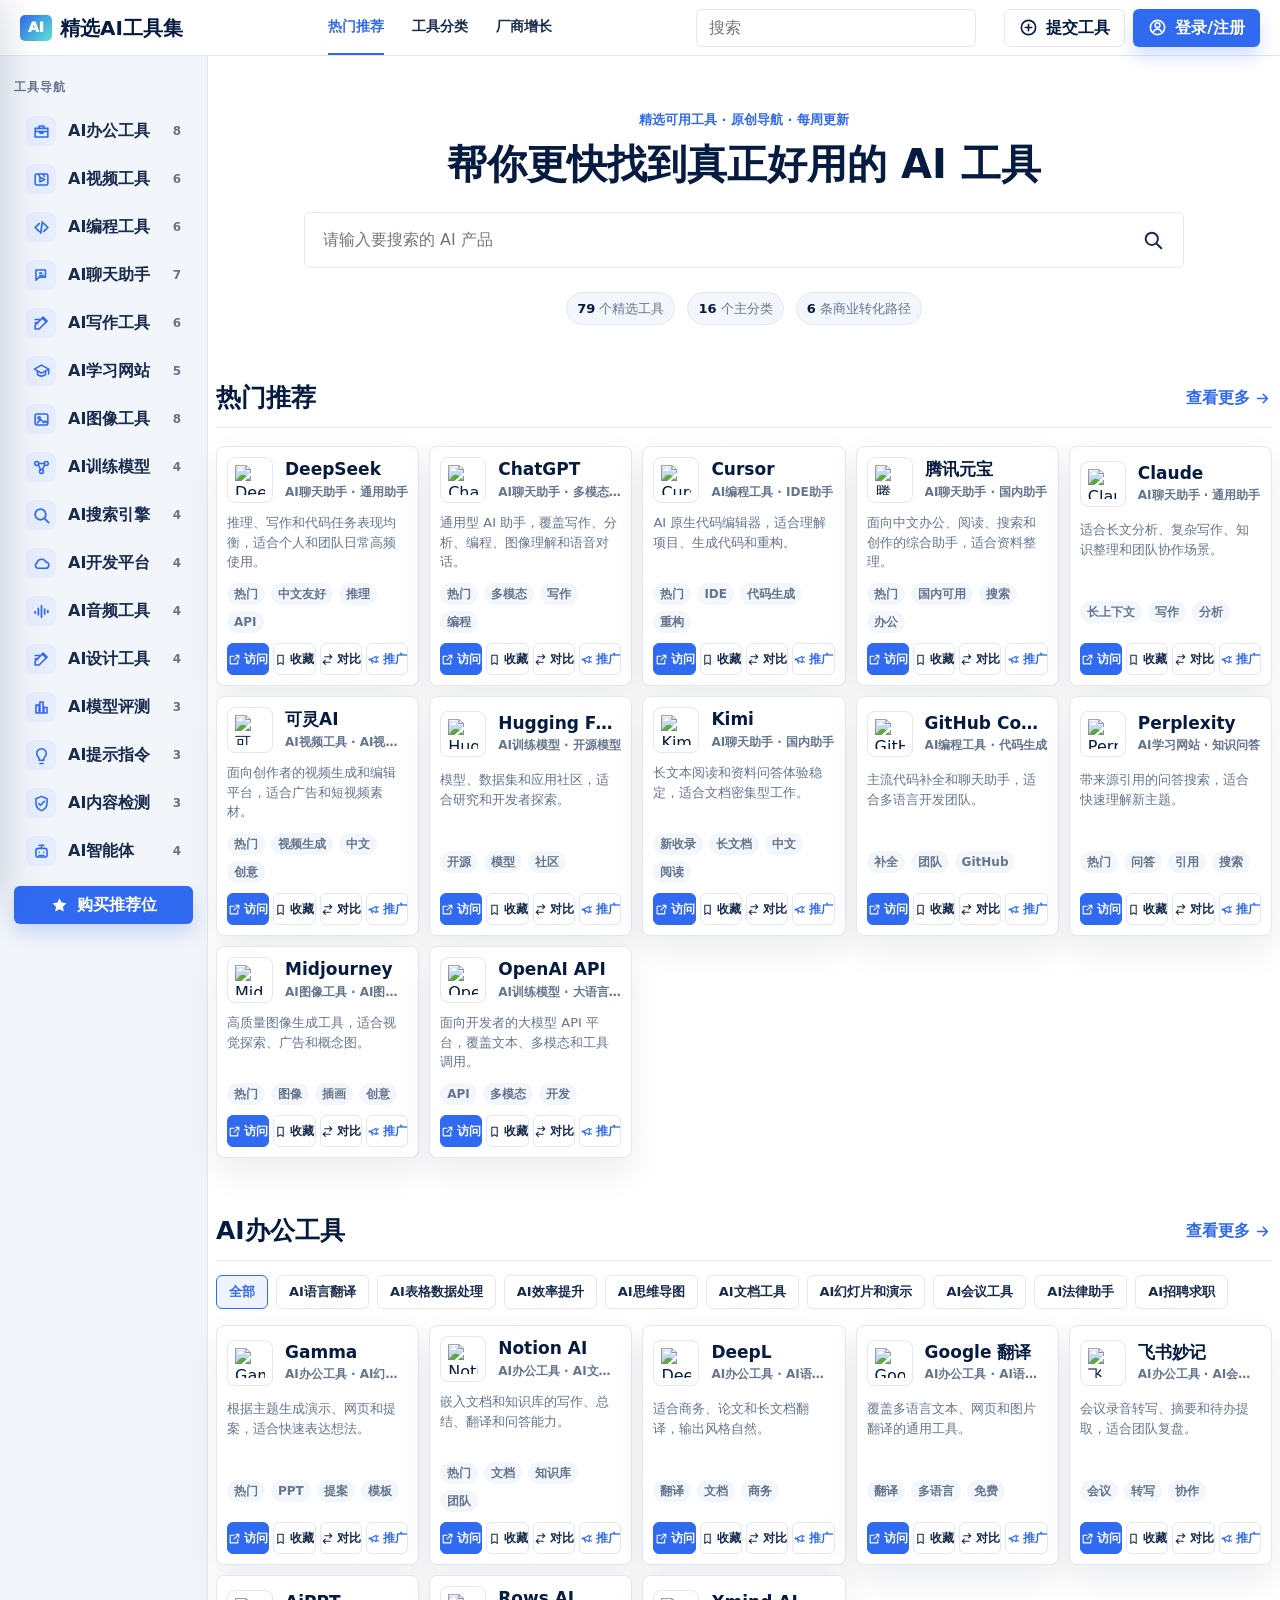
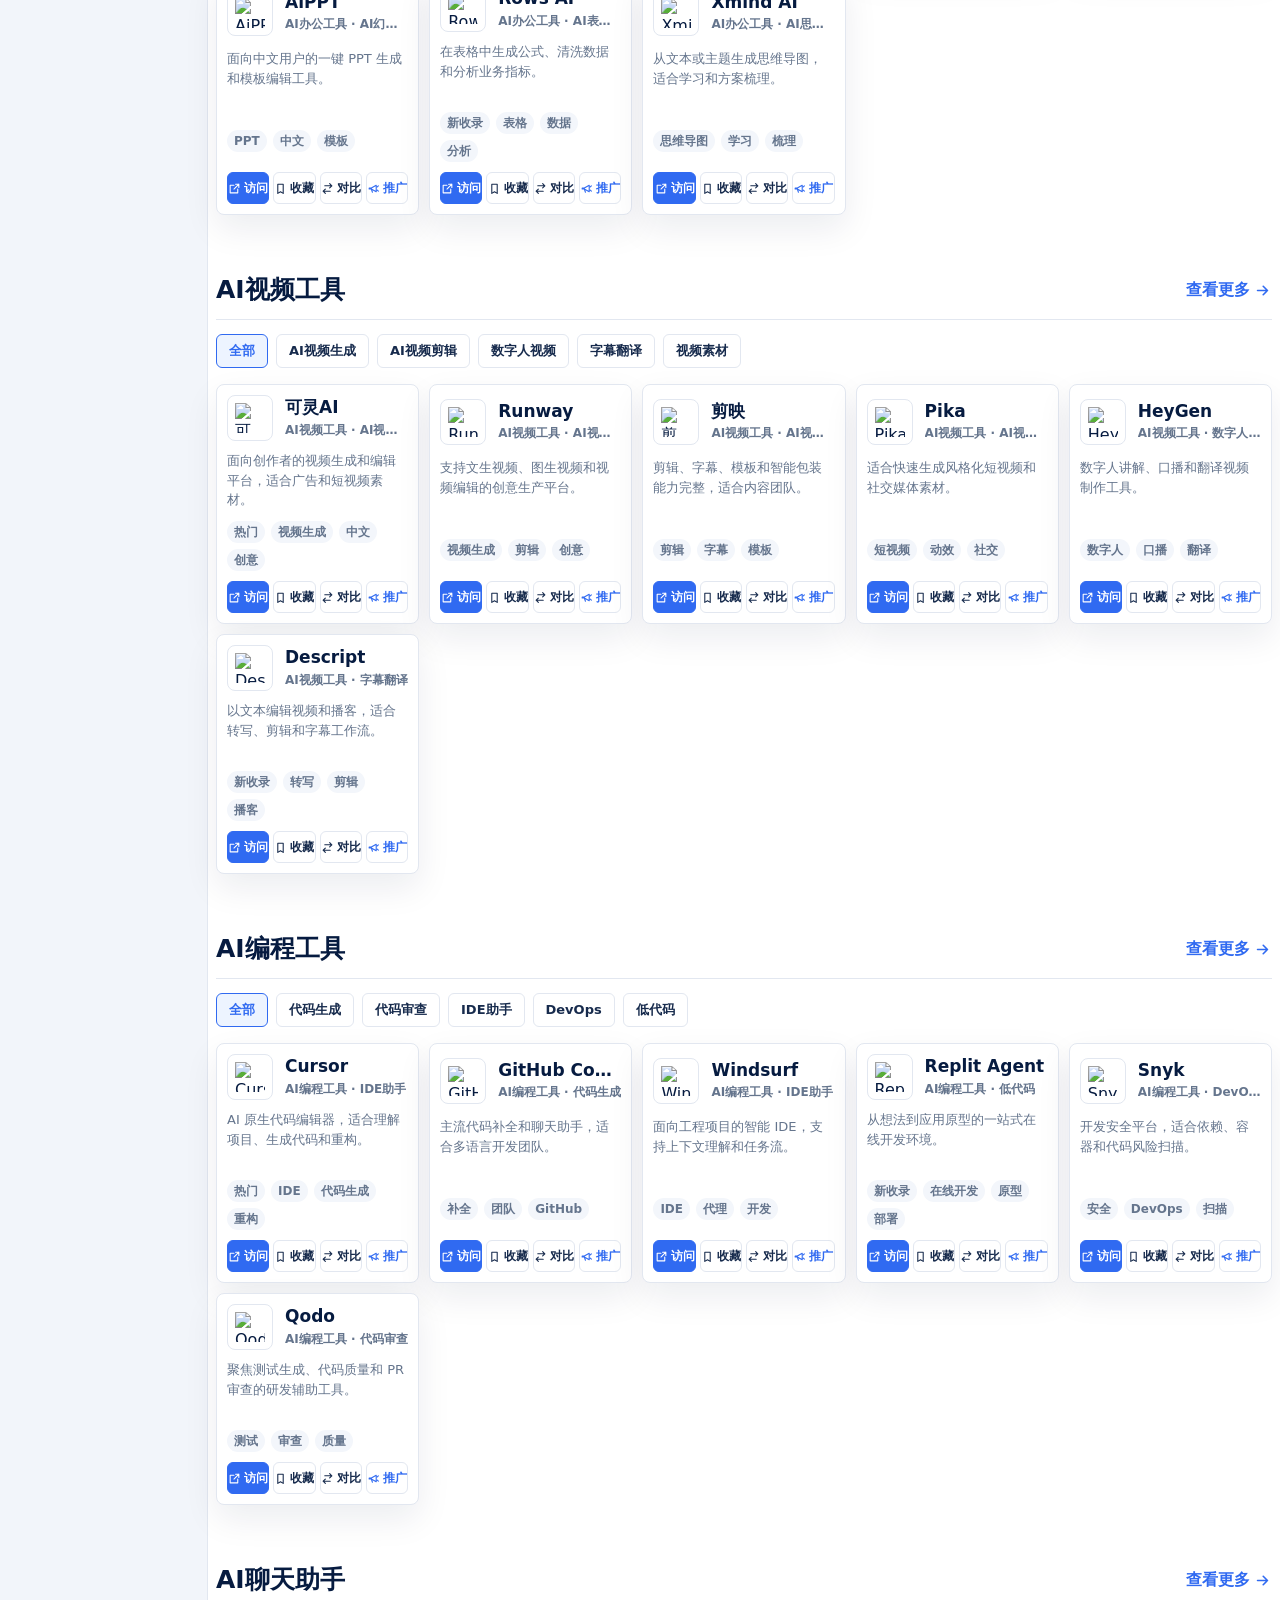
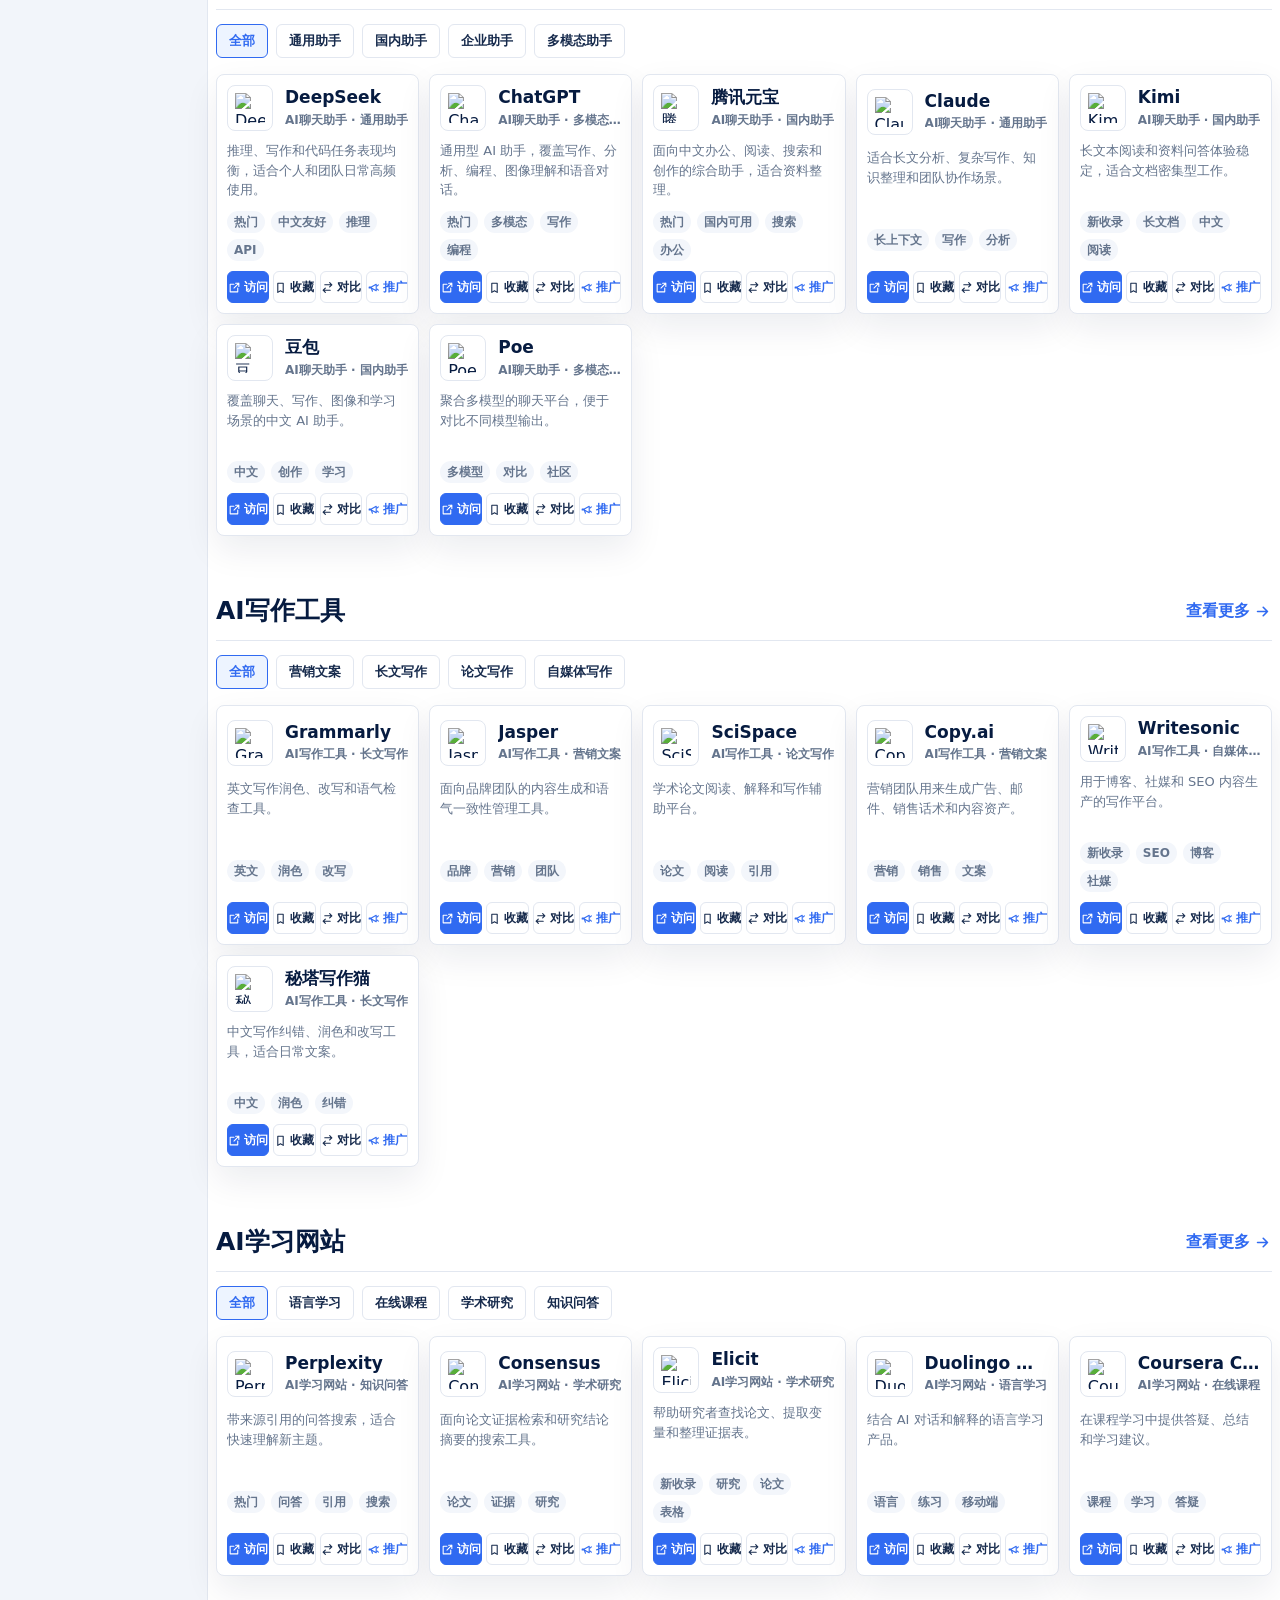
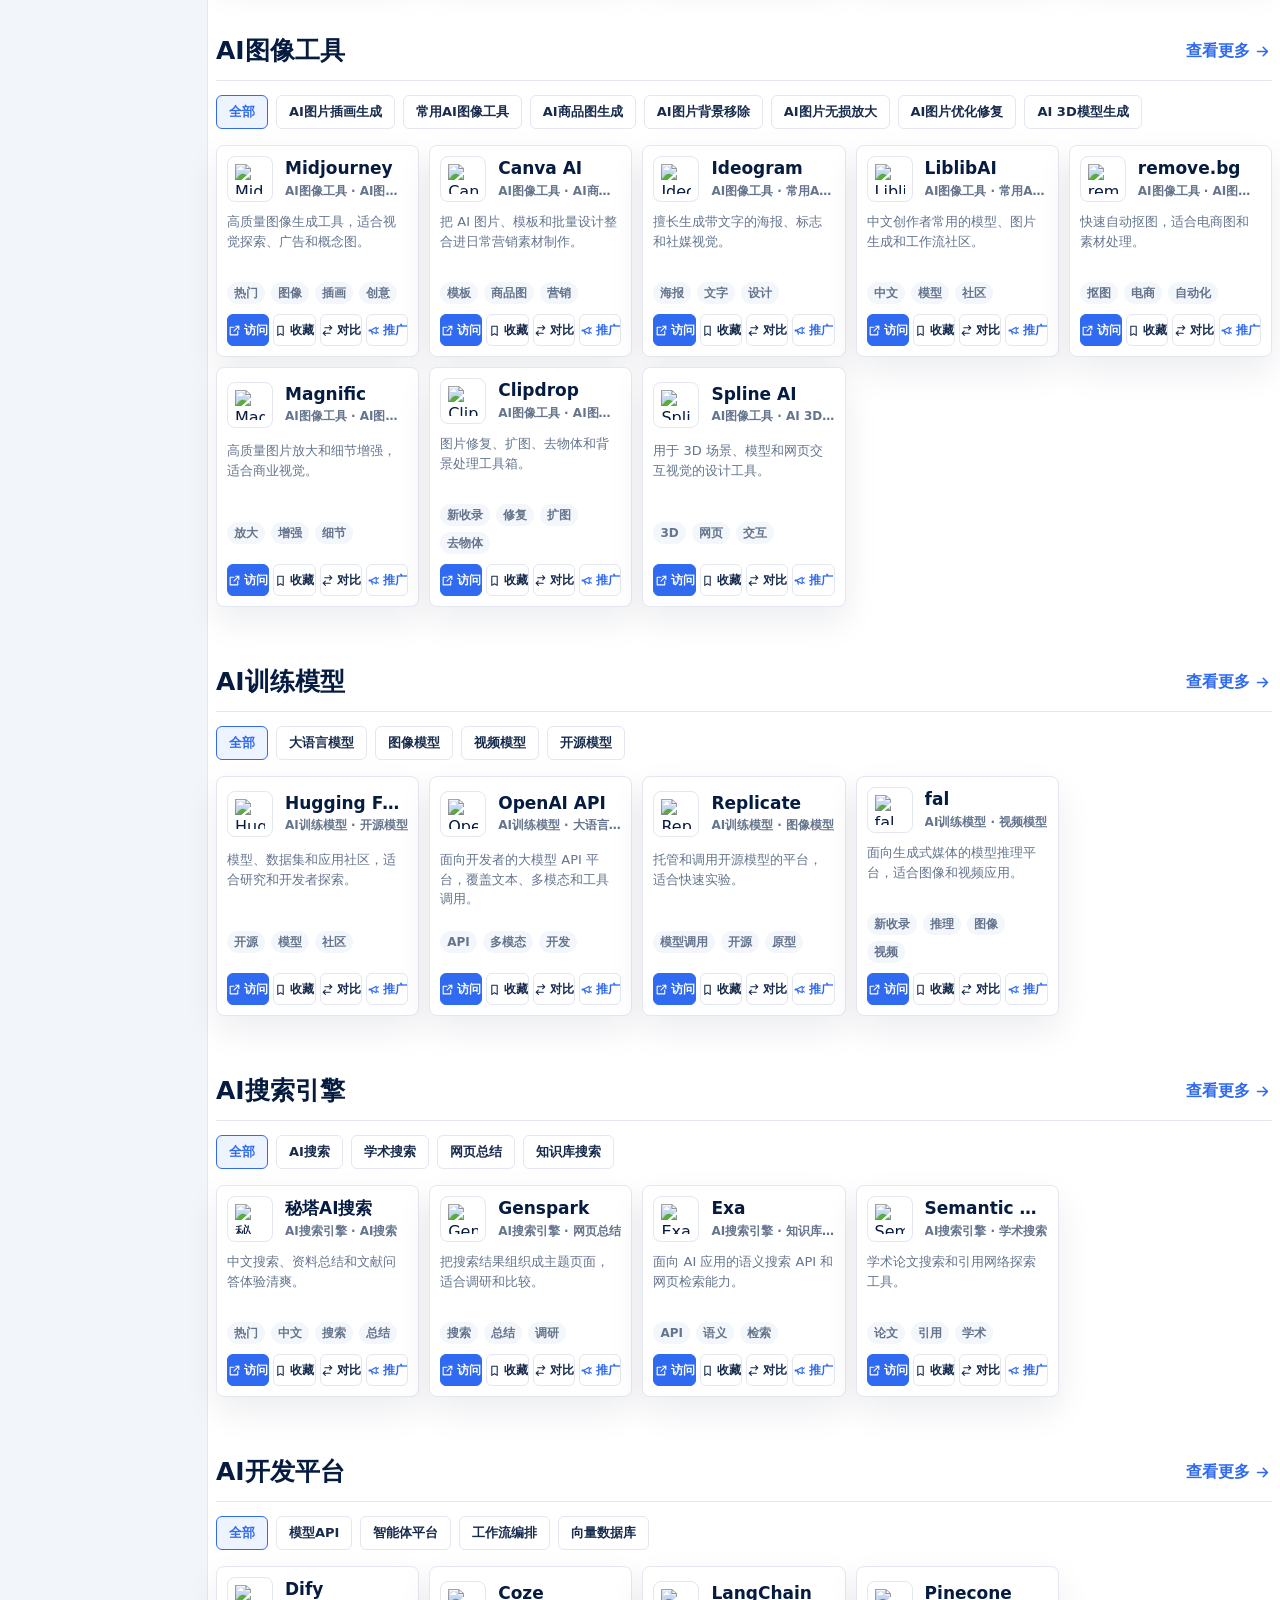
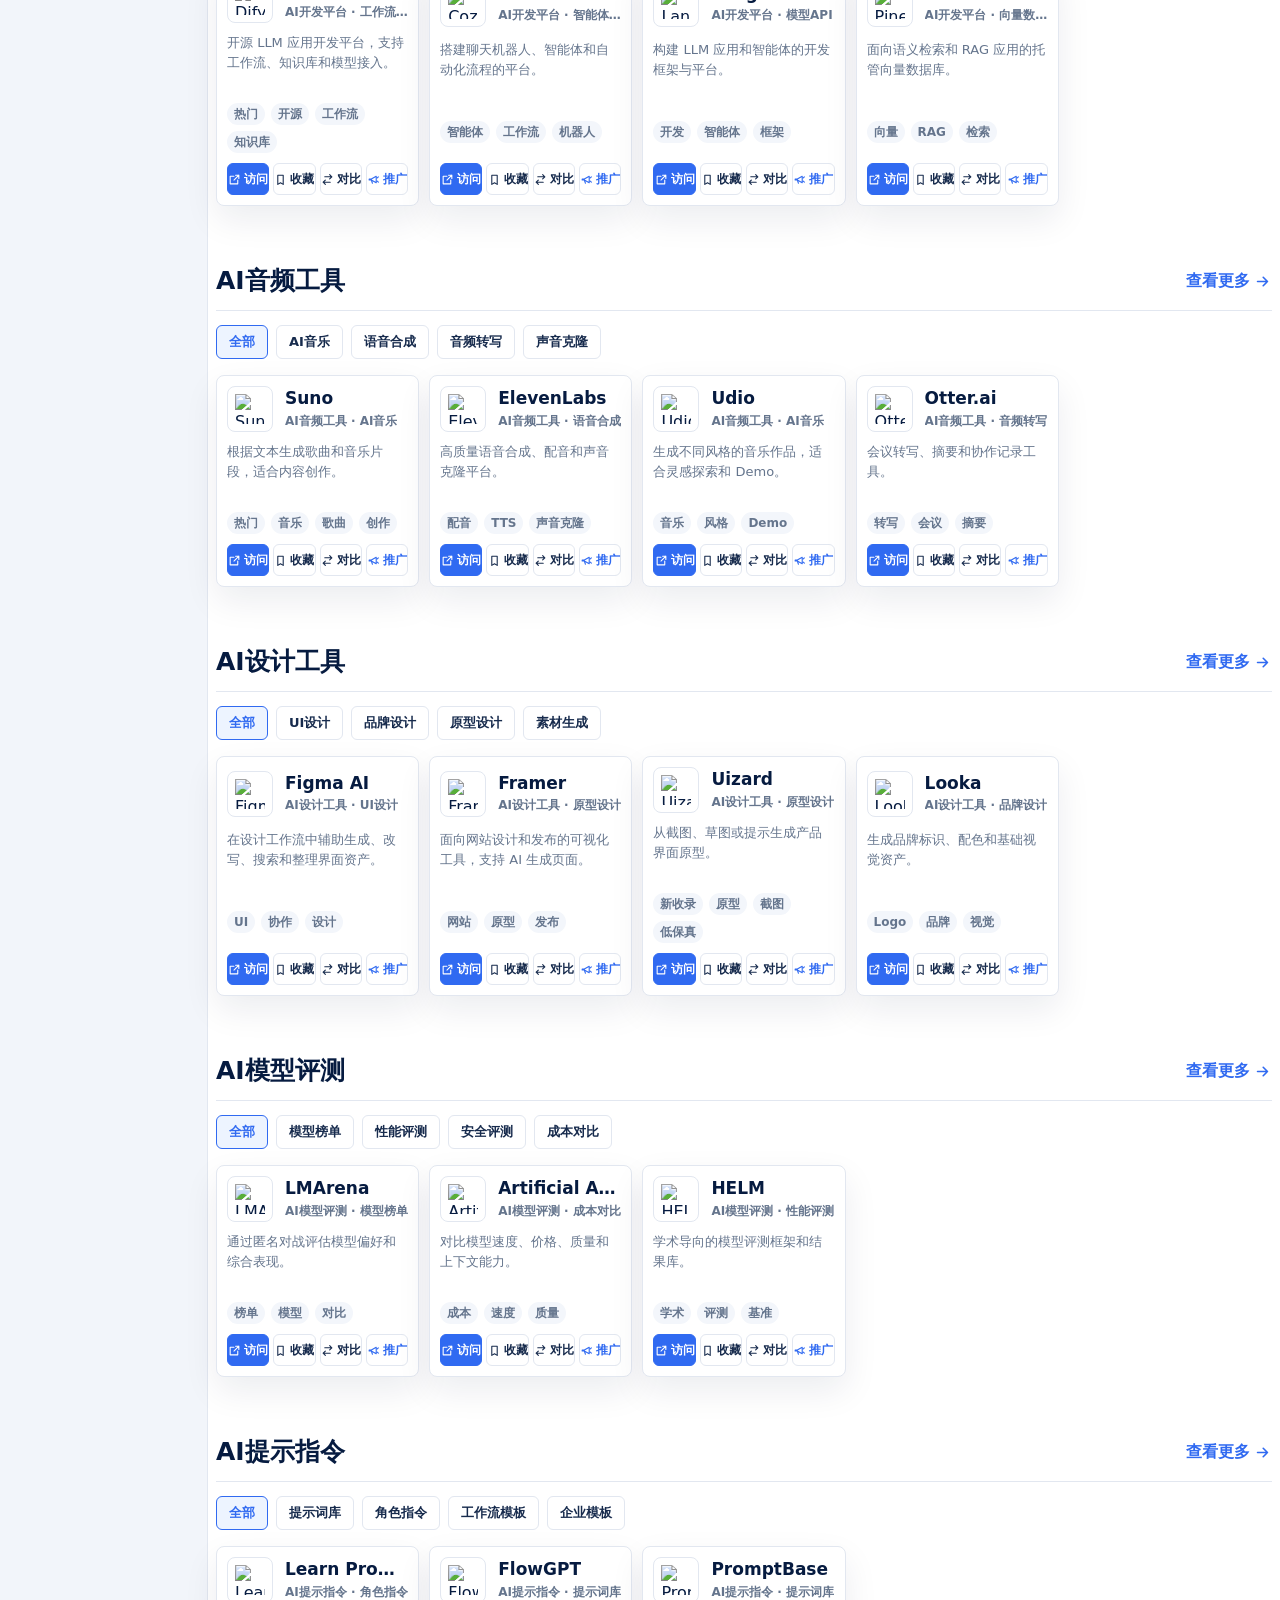
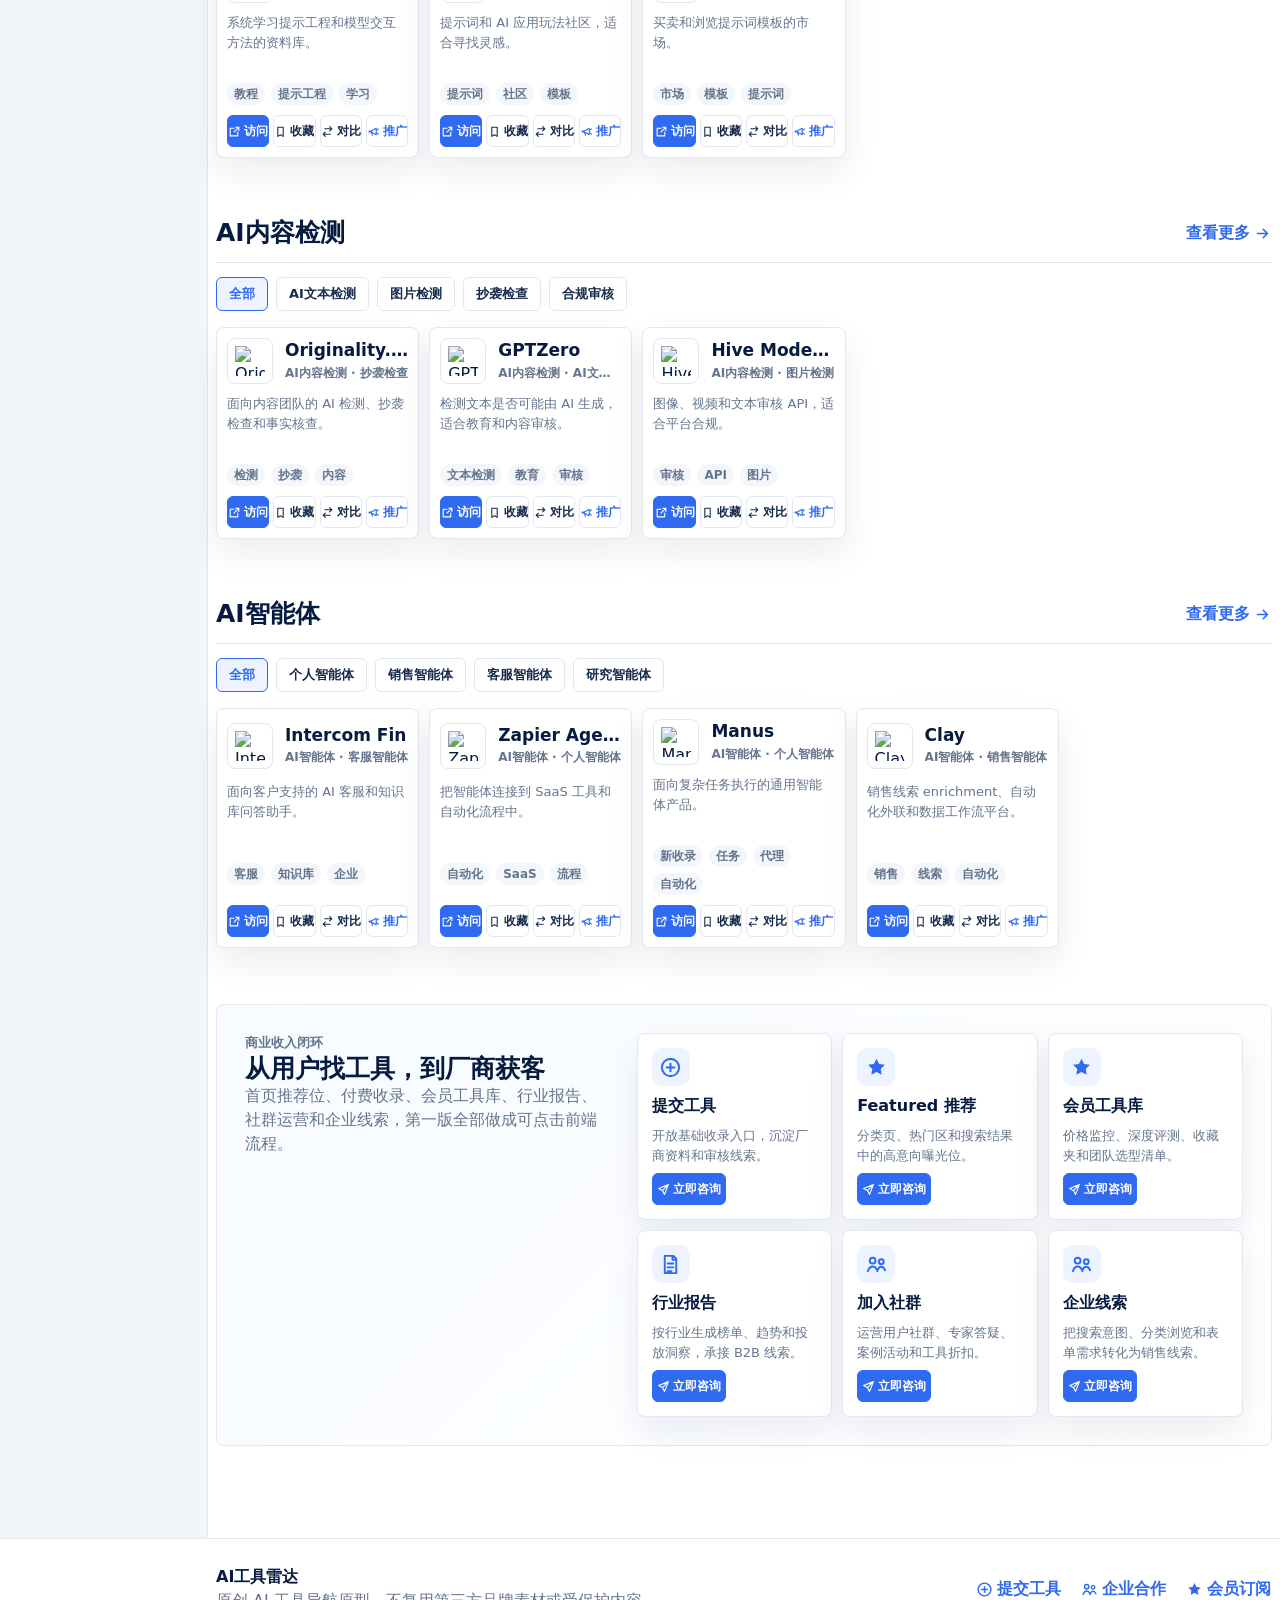
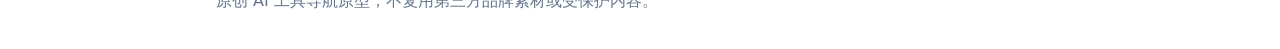
==== ai-tools-v2/index.html @ d420e522 "Add ai-tools-v2 GitHub Pages site" ====
<!doctype html>
<html lang="zh-CN">
  <head>
    <meta charset="UTF-8" />
    <meta name="viewport" content="width=device-width, initial-scale=1" />
    <meta
      name="description"
      content="AI工具雷达是面向中文用户的原创 AI 工具导航、榜单和厂商增长平台。"
    />
    <title>AI工具雷达 - 精选 AI 工具导航平台</title>
    <link rel="preconnect" href="https://www.google.com" />
    <link rel="stylesheet" href="./styles.css" />
  </head>
  <body>
    <a class="skip-link" href="#main">跳到主要内容</a>

    <header class="site-header">
      <a class="brand" href="#main" aria-label="AI工具雷达首页">
        <span class="brand-mark" aria-hidden="true">AI</span>
        <span class="brand-name">精选AI工具集</span>
      </a>

      <nav class="primary-nav" aria-label="主导航">
        <a href="#hot" class="is-active">热门推荐</a>
        <a href="#category-ai-office">工具分类</a>
        <a href="#growth">厂商增长</a>
      </nav>

      <div class="header-search" role="search">
        <label class="sr-only" for="globalSearch">搜索 AI 工具</label>
        <input id="globalSearch" type="search" autocomplete="off" placeholder="搜索" />
      </div>

      <div class="header-actions">
        <button class="button button-ghost compact-action" id="openSubmit" type="button">
          <span class="iconfont icon-add_circle button-icon" aria-hidden="true"></span>
          提交工具
        </button>
        <button class="button button-primary compact-action" id="joinButton" type="button">
          <span class="iconfont icon-account_circle button-icon" aria-hidden="true"></span>
          登录/注册
        </button>
        <button class="icon-button mobile-only" id="mobileSearchToggle" type="button" aria-label="打开搜索">
          <span class="iconfont icon-search" aria-hidden="true"></span>
        </button>
        <button class="icon-button mobile-only" id="mobileMenuToggle" type="button" aria-label="打开分类菜单">
          <span class="iconfont icon-menu" aria-hidden="true"></span>
        </button>
      </div>
    </header>

    <div class="mobile-search-panel" id="mobileSearchPanel" role="search" aria-label="移动端搜索">
      <label class="sr-only" for="mobileSearch">搜索工具、分类或场景</label>
      <input id="mobileSearch" type="search" autocomplete="off" placeholder="搜索工具、分类或场景" />
    </div>

    <main class="app-shell" id="main">
      <aside class="category-sidebar" aria-label="工具分类">
        <div class="sidebar-inner">
          <div class="sidebar-title">工具导航</div>
          <nav class="category-nav" id="categoryNav" aria-label="AI 工具分类"></nav>
          <button class="button button-primary sidebar-cta" type="button" data-plan="购买 Featured 推荐位">
            <span class="iconfont icon-workspace_premium button-icon" aria-hidden="true"></span>
            购买推荐位
          </button>
        </div>
      </aside>

      <section class="content-column">
        <section class="hero" aria-labelledby="heroTitle">
          <div class="hero-copy">
            <p class="eyebrow">精选可用工具 · 原创导航 · 每周更新</p>
            <h1 id="heroTitle">帮你更快找到真正好用的 AI 工具</h1>
          </div>
          <div class="hero-search" role="search">
            <label class="sr-only" for="heroSearch">请输入要搜索的 AI 产品</label>
            <input id="heroSearch" type="search" autocomplete="off" placeholder="请输入要搜索的 AI 产品" />
            <button class="icon-button search-submit" id="heroSearchButton" type="button" aria-label="搜索">
              <span class="iconfont icon-search" aria-hidden="true"></span>
            </button>
          </div>
          <div class="hero-metrics" aria-label="站点数据">
            <span><strong id="toolCount">0</strong> 个精选工具</span>
            <span><strong id="categoryCount">0</strong> 个主分类</span>
            <span><strong>6</strong> 条商业转化路径</span>
          </div>
        </section>

        <section class="tool-section" id="hot" aria-labelledby="hotTitle">
          <div class="section-heading">
            <h2 id="hotTitle">热门推荐</h2>
            <button class="text-button" type="button" data-plan="热门推荐位咨询">
              查看更多
              <span class="iconfont icon-arrow_forward inline-icon" aria-hidden="true"></span>
            </button>
          </div>
          <div class="tool-grid" id="hotTools"></div>
        </section>

        <div class="category-sections" id="categorySections"></div>

        <section class="growth-band" id="growth" aria-labelledby="growthTitle">
          <div>
            <p class="eyebrow">商业收入闭环</p>
            <h2 id="growthTitle">从用户找工具，到厂商获客</h2>
            <p>首页推荐位、付费收录、会员工具库、行业报告、社群运营和企业线索，第一版全部做成可点击前端流程。</p>
          </div>
          <div class="offer-grid" id="offerGrid"></div>
        </section>
      </section>
    </main>

    <footer class="site-footer">
      <div>
        <strong>AI工具雷达</strong>
        <p>原创 AI 工具导航原型，不复用第三方品牌素材或受保护内容。</p>
      </div>
      <div class="footer-actions">
        <button class="text-button" type="button" data-plan="免费提交工具">
          <span class="iconfont icon-add_circle inline-icon" aria-hidden="true"></span>
          提交工具
        </button>
        <button class="text-button" type="button" data-plan="企业线索合作">
          <span class="iconfont icon-handshake inline-icon" aria-hidden="true"></span>
          企业合作
        </button>
        <button class="text-button" type="button" data-plan="会员订阅">
          <span class="iconfont icon-workspace_premium inline-icon" aria-hidden="true"></span>
          会员订阅
        </button>
      </div>
    </footer>

    <div class="mobile-menu-backdrop" id="mobileMenuBackdrop" hidden></div>
    <aside class="mobile-menu" id="mobileMenu" aria-label="移动端分类菜单" aria-hidden="true">
      <div class="mobile-menu-header">
        <strong>工具分类</strong>
        <button class="icon-button" id="closeMobileMenu" type="button" aria-label="关闭分类菜单">
          <span class="iconfont icon-close" aria-hidden="true"></span>
        </button>
      </div>
      <nav id="mobileCategoryNav" class="category-nav" aria-label="移动端 AI 工具分类"></nav>
      <button class="button button-primary" type="button" data-plan="购买 Featured 推荐位">
        <span class="iconfont icon-workspace_premium button-icon" aria-hidden="true"></span>
        购买推荐位
      </button>
    </aside>

    <section class="tool-drawer" id="toolDrawer" aria-live="polite" aria-label="工具详情预览"></section>
    <div class="toast" id="toast" role="status" aria-live="polite"></div>

    <dialog class="lead-modal" id="leadModal" aria-labelledby="modalTitle">
      <form method="dialog">
        <div class="modal-header">
          <div>
            <p>商业合作</p>
            <h2 id="modalTitle">提交工具或购买推广</h2>
          </div>
          <button class="icon-button" value="close" aria-label="关闭弹窗" type="submit">
            <span class="iconfont icon-close" aria-hidden="true"></span>
          </button>
        </div>
        <div class="modal-grid">
          <label>
            工具/公司名称
            <input id="leadName" type="text" placeholder="例如：你的 AI 产品" />
          </label>
          <label>
            官网链接
            <input type="url" placeholder="https://example.com" />
          </label>
          <label>
            合作目标
            <select id="leadGoal">
              <option>免费提交工具</option>
              <option>付费收录</option>
              <option>购买 Featured 推荐位</option>
              <option>会员订阅</option>
              <option>获取行业报告</option>
              <option>加入社群</option>
              <option>企业线索合作</option>
            </select>
          </label>
          <label>
            联系方式
            <input type="email" placeholder="name@company.com" />
          </label>
        </div>
        <label class="modal-note">
          补充需求
          <textarea rows="4" placeholder="预算、投放目标、目标用户或想优先曝光的分类"></textarea>
        </label>
        <div class="modal-footer">
          <button class="button button-ghost" value="cancel" type="submit">
            <span class="iconfont icon-schedule button-icon" aria-hidden="true"></span>
            稍后再说
          </button>
          <button class="button button-primary" id="submitLead" value="submit" type="submit">
            <span class="iconfont icon-send button-icon" aria-hidden="true"></span>
            提交合作需求
          </button>
        </div>
      </form>
    </dialog>

    <script src="./app.js"></script>
  </body>
</html>
---- ai-tools-v2/styles.css ----
:root {
  color-scheme: light;
  --bg: #f5f7fb;
  --surface: #ffffff;
  --surface-soft: #f3f6fb;
  --ink: #061b40;
  --muted: #65758d;
  --line: #e2e7f0;
  --primary: #306af1;
  --primary-strong: #1f55d7;
  --primary-soft: #edf4ff;
  --green: #16a36a;
  --amber: #c77700;
  --red: #d92d20;
  --shadow: 0 14px 34px rgba(6, 27, 64, 0.08);
  --radius: 8px;
  --radius-sm: 6px;
  --font: ui-sans-serif, system-ui, -apple-system, BlinkMacSystemFont, "Segoe UI", "PingFang SC", "Microsoft YaHei", sans-serif;
  --motion: 170ms ease-out;
}

* {
  box-sizing: border-box;
}

html {
  scroll-behavior: smooth;
  scroll-padding-top: 82px;
}

body {
  margin: 0;
  min-width: 320px;
  background: var(--bg);
  color: var(--ink);
  font-family: var(--font);
  font-size: 16px;
  line-height: 1.5;
  letter-spacing: 0;
  overflow-x: hidden;
}

button,
input,
select,
textarea {
  font: inherit;
}

button {
  cursor: pointer;
}

a {
  color: inherit;
  text-decoration: none;
}

img {
  display: block;
  max-width: 100%;
}

h1,
h2,
h3,
p {
  margin-top: 0;
}

:focus-visible {
  outline: 3px solid color-mix(in srgb, var(--primary) 70%, white);
  outline-offset: 2px;
}

.sr-only,
.skip-link {
  position: absolute;
  width: 1px;
  height: 1px;
  overflow: hidden;
  clip: rect(0 0 0 0);
}

.skip-link:focus {
  position: fixed;
  top: 12px;
  left: 12px;
  z-index: 1000;
  width: auto;
  height: auto;
  clip: auto;
  padding: 10px 14px;
  border-radius: var(--radius-sm);
  background: var(--ink);
  color: #fff;
}

.site-header {
  position: sticky;
  top: 0;
  z-index: 50;
  display: grid;
  grid-template-columns: auto minmax(420px, 1fr) minmax(180px, 280px) auto;
  gap: 28px;
  align-items: center;
  min-height: 56px;
  padding: 0 20px;
  border-bottom: 1px solid var(--line);
  background: rgba(255, 255, 255, 0.96);
  backdrop-filter: blur(16px);
}

.brand,
.primary-nav,
.header-actions,
.section-heading,
.card-head,
.card-actions,
.tool-tags,
.modal-header,
.modal-footer,
.footer-actions,
.mobile-menu-header,
.drawer-brand,
.drawer-actions {
  display: flex;
  align-items: center;
}

.iconfont {
  display: inline-block;
  width: 1em;
  height: 1em;
  background: currentColor;
  flex: 0 0 auto;
  -webkit-mask: var(--icon) center / contain no-repeat;
  mask: var(--icon) center / contain no-repeat;
}

.icon-search,
.icon-travel_explore {
  --icon: url("data:image/svg+xml,%3Csvg xmlns='http://www.w3.org/2000/svg' viewBox='0 0 24 24'%3E%3Cg fill='none' stroke='black' stroke-width='2.2' stroke-linecap='round' stroke-linejoin='round'%3E%3Ccircle cx='10.7' cy='10.7' r='6.7'/%3E%3Cpath d='m16 16 5 5'/%3E%3C/g%3E%3C/svg%3E");
}

.icon-menu {
  --icon: url("data:image/svg+xml,%3Csvg xmlns='http://www.w3.org/2000/svg' viewBox='0 0 24 24'%3E%3Cg fill='none' stroke='black' stroke-width='2.3' stroke-linecap='round'%3E%3Cpath d='M4 7h16M4 12h16M4 17h16'/%3E%3C/g%3E%3C/svg%3E");
}

.icon-close {
  --icon: url("data:image/svg+xml,%3Csvg xmlns='http://www.w3.org/2000/svg' viewBox='0 0 24 24'%3E%3Cg fill='none' stroke='black' stroke-width='2.3' stroke-linecap='round'%3E%3Cpath d='M6 6l12 12M18 6 6 18'/%3E%3C/g%3E%3C/svg%3E");
}

.icon-add_circle {
  --icon: url("data:image/svg+xml,%3Csvg xmlns='http://www.w3.org/2000/svg' viewBox='0 0 24 24'%3E%3Cg fill='none' stroke='black' stroke-width='2.1' stroke-linecap='round'%3E%3Ccircle cx='12' cy='12' r='9'/%3E%3Cpath d='M12 8v8M8 12h8'/%3E%3C/g%3E%3C/svg%3E");
}

.icon-account_circle {
  --icon: url("data:image/svg+xml,%3Csvg xmlns='http://www.w3.org/2000/svg' viewBox='0 0 24 24'%3E%3Cg fill='none' stroke='black' stroke-width='2' stroke-linecap='round' stroke-linejoin='round'%3E%3Ccircle cx='12' cy='12' r='9'/%3E%3Ccircle cx='12' cy='9' r='3'/%3E%3Cpath d='M6.5 18c1.3-3 3.4-4.2 5.5-4.2s4.2 1.2 5.5 4.2'/%3E%3C/g%3E%3C/svg%3E");
}

.icon-workspace_premium,
.icon-card_membership {
  --icon: url("data:image/svg+xml,%3Csvg xmlns='http://www.w3.org/2000/svg' viewBox='0 0 24 24'%3E%3Cpath fill='black' d='m12 2.8 2.7 5.5 6.1.9-4.4 4.3 1 6.1L12 16.7l-5.4 2.9 1-6.1-4.4-4.3 6.1-.9L12 2.8Z'/%3E%3C/svg%3E");
}

.icon-arrow_forward {
  --icon: url("data:image/svg+xml,%3Csvg xmlns='http://www.w3.org/2000/svg' viewBox='0 0 24 24'%3E%3Cg fill='none' stroke='black' stroke-width='2.3' stroke-linecap='round' stroke-linejoin='round'%3E%3Cpath d='M5 12h14M13 6l6 6-6 6'/%3E%3C/g%3E%3C/svg%3E");
}

.icon-business_center {
  --icon: url("data:image/svg+xml,%3Csvg xmlns='http://www.w3.org/2000/svg' viewBox='0 0 24 24'%3E%3Cg fill='none' stroke='black' stroke-width='2' stroke-linejoin='round'%3E%3Cpath d='M4 8h16v11H4z'/%3E%3Cpath d='M9 8V5h6v3M4 12h16M10 12v2h4v-2'/%3E%3C/g%3E%3C/svg%3E");
}

.icon-movie {
  --icon: url("data:image/svg+xml,%3Csvg xmlns='http://www.w3.org/2000/svg' viewBox='0 0 24 24'%3E%3Cg fill='none' stroke='black' stroke-width='2' stroke-linejoin='round'%3E%3Crect x='4' y='5' width='16' height='14' rx='2'/%3E%3Cpath d='m10 9 6 3-6 3zM8 5l2 4M14 5l2 4'/%3E%3C/g%3E%3C/svg%3E");
}

.icon-code_blocks {
  --icon: url("data:image/svg+xml,%3Csvg xmlns='http://www.w3.org/2000/svg' viewBox='0 0 24 24'%3E%3Cg fill='none' stroke='black' stroke-width='2.2' stroke-linecap='round' stroke-linejoin='round'%3E%3Cpath d='m9 7-5 5 5 5M15 7l5 5-5 5M13 5l-2 14'/%3E%3C/g%3E%3C/svg%3E");
}

.icon-forum {
  --icon: url("data:image/svg+xml,%3Csvg xmlns='http://www.w3.org/2000/svg' viewBox='0 0 24 24'%3E%3Cg fill='none' stroke='black' stroke-width='2' stroke-linejoin='round'%3E%3Cpath d='M5 5h12v9H9l-4 4z'/%3E%3Cpath d='M9 9h4M9 12h6'/%3E%3C/g%3E%3C/svg%3E");
}

.icon-edit_note,
.icon-design_services {
  --icon: url("data:image/svg+xml,%3Csvg xmlns='http://www.w3.org/2000/svg' viewBox='0 0 24 24'%3E%3Cg fill='none' stroke='black' stroke-width='2' stroke-linecap='round' stroke-linejoin='round'%3E%3Cpath d='M4 19h5l10-10-5-5L4 14zM13 5l5 5M4 7h6M4 11h4'/%3E%3C/g%3E%3C/svg%3E");
}

.icon-school {
  --icon: url("data:image/svg+xml,%3Csvg xmlns='http://www.w3.org/2000/svg' viewBox='0 0 24 24'%3E%3Cg fill='none' stroke='black' stroke-width='2' stroke-linecap='round' stroke-linejoin='round'%3E%3Cpath d='m3 9 9-5 9 5-9 5z'/%3E%3Cpath d='M7 12v4c2.8 2 7.2 2 10 0v-4M21 9v6'/%3E%3C/g%3E%3C/svg%3E");
}

.icon-image {
  --icon: url("data:image/svg+xml,%3Csvg xmlns='http://www.w3.org/2000/svg' viewBox='0 0 24 24'%3E%3Cg fill='none' stroke='black' stroke-width='2' stroke-linejoin='round'%3E%3Crect x='4' y='5' width='16' height='14' rx='2'/%3E%3Ccircle cx='9' cy='10' r='1.5'/%3E%3Cpath d='m6 17 5-5 4 4 2-2 3 3'/%3E%3C/g%3E%3C/svg%3E");
}

.icon-model_training {
  --icon: url("data:image/svg+xml,%3Csvg xmlns='http://www.w3.org/2000/svg' viewBox='0 0 24 24'%3E%3Cg fill='none' stroke='black' stroke-width='2' stroke-linecap='round'%3E%3Ccircle cx='6' cy='7' r='2.5'/%3E%3Ccircle cx='18' cy='7' r='2.5'/%3E%3Ccircle cx='12' cy='17' r='2.5'/%3E%3Cpath d='M8 8.5 11 15M16 8.5 13 15M8.5 7h7'/%3E%3C/g%3E%3C/svg%3E");
}

.icon-cloud {
  --icon: url("data:image/svg+xml,%3Csvg xmlns='http://www.w3.org/2000/svg' viewBox='0 0 24 24'%3E%3Cpath fill='none' stroke='black' stroke-width='2.1' stroke-linecap='round' stroke-linejoin='round' d='M7 18h10a4 4 0 0 0 .5-8 6 6 0 0 0-11.3 1.5A3.5 3.5 0 0 0 7 18Z'/%3E%3C/svg%3E");
}

.icon-graphic_eq {
  --icon: url("data:image/svg+xml,%3Csvg xmlns='http://www.w3.org/2000/svg' viewBox='0 0 24 24'%3E%3Cg fill='none' stroke='black' stroke-width='2.2' stroke-linecap='round'%3E%3Cpath d='M4 12v2M8 8v8M12 5v14M16 9v6M20 11v2'/%3E%3C/g%3E%3C/svg%3E");
}

.icon-leaderboard {
  --icon: url("data:image/svg+xml,%3Csvg xmlns='http://www.w3.org/2000/svg' viewBox='0 0 24 24'%3E%3Cg fill='none' stroke='black' stroke-width='2' stroke-linejoin='round'%3E%3Cpath d='M5 19V9h4v10zM10 19V5h4v14zM15 19v-7h4v7z'/%3E%3C/g%3E%3C/svg%3E");
}

.icon-tips_and_updates {
  --icon: url("data:image/svg+xml,%3Csvg xmlns='http://www.w3.org/2000/svg' viewBox='0 0 24 24'%3E%3Cg fill='none' stroke='black' stroke-width='2' stroke-linecap='round' stroke-linejoin='round'%3E%3Cpath d='M9 18h6M10 22h4M8 14a6 6 0 1 1 8 0c-1 1-1.5 2-1.5 4h-5C9.5 16 9 15 8 14Z'/%3E%3C/g%3E%3C/svg%3E");
}

.icon-verified_user {
  --icon: url("data:image/svg+xml,%3Csvg xmlns='http://www.w3.org/2000/svg' viewBox='0 0 24 24'%3E%3Cg fill='none' stroke='black' stroke-width='2' stroke-linecap='round' stroke-linejoin='round'%3E%3Cpath d='M12 3 5 6v5c0 4.6 2.8 8.5 7 10 4.2-1.5 7-5.4 7-10V6z'/%3E%3Cpath d='m8.5 12 2.3 2.3 4.8-5'/%3E%3C/g%3E%3C/svg%3E");
}

.icon-smart_toy {
  --icon: url("data:image/svg+xml,%3Csvg xmlns='http://www.w3.org/2000/svg' viewBox='0 0 24 24'%3E%3Cg fill='none' stroke='black' stroke-width='2' stroke-linecap='round' stroke-linejoin='round'%3E%3Crect x='5' y='8' width='14' height='11' rx='3'/%3E%3Cpath d='M12 8V4M9 4h6M9 13h.1M15 13h.1M9 17h6'/%3E%3C/g%3E%3C/svg%3E");
}

.icon-handshake,
.icon-groups {
  --icon: url("data:image/svg+xml,%3Csvg xmlns='http://www.w3.org/2000/svg' viewBox='0 0 24 24'%3E%3Cg fill='none' stroke='black' stroke-width='2' stroke-linecap='round' stroke-linejoin='round'%3E%3Ccircle cx='8' cy='8' r='3'/%3E%3Ccircle cx='17' cy='9' r='2.5'/%3E%3Cpath d='M3 19c1-3 2.8-5 5-5s4 2 5 5M13 18c.8-2.2 2.2-3.6 4-3.6 1.7 0 3 1.3 4 3.6'/%3E%3C/g%3E%3C/svg%3E");
}

.icon-summarize {
  --icon: url("data:image/svg+xml,%3Csvg xmlns='http://www.w3.org/2000/svg' viewBox='0 0 24 24'%3E%3Cg fill='none' stroke='black' stroke-width='2' stroke-linecap='round' stroke-linejoin='round'%3E%3Cpath d='M6 3h9l3 3v15H6zM14 3v4h4M9 11h6M9 15h6M9 19h4'/%3E%3C/g%3E%3C/svg%3E");
}

.icon-open_in_new {
  --icon: url("data:image/svg+xml,%3Csvg xmlns='http://www.w3.org/2000/svg' viewBox='0 0 24 24'%3E%3Cg fill='none' stroke='black' stroke-width='2' stroke-linecap='round' stroke-linejoin='round'%3E%3Cpath d='M14 4h6v6M20 4l-9 9'/%3E%3Cpath d='M18 13v7H4V6h7'/%3E%3C/g%3E%3C/svg%3E");
}

.icon-bookmark {
  --icon: url("data:image/svg+xml,%3Csvg xmlns='http://www.w3.org/2000/svg' viewBox='0 0 24 24'%3E%3Cpath fill='none' stroke='black' stroke-width='2' stroke-linejoin='round' d='M7 4h10v17l-5-3-5 3z'/%3E%3C/svg%3E");
}

.icon-bookmark_added {
  --icon: url("data:image/svg+xml,%3Csvg xmlns='http://www.w3.org/2000/svg' viewBox='0 0 24 24'%3E%3Cg fill='none' stroke='black' stroke-width='2' stroke-linecap='round' stroke-linejoin='round'%3E%3Cpath d='M7 4h10v17l-5-3-5 3z'/%3E%3Cpath d='m9 10 2 2 4-4'/%3E%3C/g%3E%3C/svg%3E");
}

.icon-checklist {
  --icon: url("data:image/svg+xml,%3Csvg xmlns='http://www.w3.org/2000/svg' viewBox='0 0 24 24'%3E%3Cg fill='none' stroke='black' stroke-width='2.1' stroke-linecap='round' stroke-linejoin='round'%3E%3Cpath d='m4 7 2 2 4-4M12 8h8M4 16l2 2 4-4M12 17h8'/%3E%3C/g%3E%3C/svg%3E");
}

.icon-compare_arrows {
  --icon: url("data:image/svg+xml,%3Csvg xmlns='http://www.w3.org/2000/svg' viewBox='0 0 24 24'%3E%3Cg fill='none' stroke='black' stroke-width='2.1' stroke-linecap='round' stroke-linejoin='round'%3E%3Cpath d='M7 7h13M16 3l4 4-4 4M17 17H4M8 13l-4 4 4 4'/%3E%3C/g%3E%3C/svg%3E");
}

.icon-campaign {
  --icon: url("data:image/svg+xml,%3Csvg xmlns='http://www.w3.org/2000/svg' viewBox='0 0 24 24'%3E%3Cg fill='none' stroke='black' stroke-width='2' stroke-linecap='round' stroke-linejoin='round'%3E%3Cpath d='M4 13h4l9 5V6l-9 5H4zM8 13l2 6M19 9l2-2M19 15l2 2'/%3E%3C/g%3E%3C/svg%3E");
}

.icon-schedule {
  --icon: url("data:image/svg+xml,%3Csvg xmlns='http://www.w3.org/2000/svg' viewBox='0 0 24 24'%3E%3Cg fill='none' stroke='black' stroke-width='2.1' stroke-linecap='round' stroke-linejoin='round'%3E%3Ccircle cx='12' cy='12' r='9'/%3E%3Cpath d='M12 7v5l3 2'/%3E%3C/g%3E%3C/svg%3E");
}

.icon-send {
  --icon: url("data:image/svg+xml,%3Csvg xmlns='http://www.w3.org/2000/svg' viewBox='0 0 24 24'%3E%3Cpath fill='none' stroke='black' stroke-width='2.1' stroke-linecap='round' stroke-linejoin='round' d='M21 3 10 14M21 3l-7 18-4-7-7-4z'/%3E%3C/svg%3E");
}

.button-icon,
.inline-icon,
.mini-icon {
  flex: 0 0 auto;
}

.button-icon {
  font-size: 19px;
}

.inline-icon {
  font-size: 17px;
}

.mini-icon {
  font-size: 13px;
}

.brand {
  gap: 8px;
  font-weight: 900;
  white-space: nowrap;
}

.brand-mark {
  display: grid;
  place-items: center;
  width: 32px;
  height: 26px;
  border-radius: 5px;
  background: linear-gradient(135deg, #306af1 0%, #5ce5cf 100%);
  color: #fff;
  font-size: 14px;
  font-weight: 950;
  letter-spacing: 0;
}

.brand-name {
  font-size: 20px;
}

.primary-nav {
  gap: 28px;
  justify-content: center;
  min-width: 0;
}

.primary-nav a {
  display: inline-flex;
  align-items: center;
  min-height: 54px;
  border-bottom: 2px solid transparent;
  color: #172b4d;
  font-size: 14px;
  font-weight: 850;
  white-space: nowrap;
}

.primary-nav a:hover,
.primary-nav a.is-active {
  color: var(--primary);
  border-bottom-color: var(--primary);
}

.header-search input,
.hero-search input,
.mobile-search-panel input,
.modal-grid input,
.modal-grid select,
.modal-note textarea {
  width: 100%;
  border: 1px solid var(--line);
  border-radius: var(--radius-sm);
  background: #fff;
  color: var(--ink);
}

.header-search input {
  min-height: 38px;
  padding: 0 12px;
}

.header-actions {
  justify-content: flex-end;
  gap: 8px;
}

.button,
.icon-button,
.text-button,
.chip-button,
.mini-button {
  min-height: 38px;
  border-radius: var(--radius-sm);
  border: 1px solid transparent;
  transition: background var(--motion), border-color var(--motion), color var(--motion), transform var(--motion);
}

.button:active,
.icon-button:active,
.text-button:active,
.chip-button:active,
.mini-button:active,
.tool-card:active {
  transform: scale(0.98);
}

.button {
  display: inline-flex;
  align-items: center;
  justify-content: center;
  gap: 8px;
  padding: 0 14px;
  font-weight: 850;
  white-space: nowrap;
}

.button-primary {
  background: var(--primary);
  color: #fff;
  box-shadow: 0 10px 18px rgba(48, 106, 241, 0.2);
}

.button-primary:hover {
  background: var(--primary-strong);
}

.button-ghost,
.button-outline {
  border-color: var(--line);
  background: #fff;
  color: var(--ink);
}

.button-ghost:hover,
.button-outline:hover {
  border-color: color-mix(in srgb, var(--primary) 45%, var(--line));
  color: var(--primary);
}

.icon-button {
  display: inline-grid;
  place-items: center;
  min-width: 38px;
  background: transparent;
  color: #172b4d;
  font-size: 22px;
  font-weight: 900;
}

.text-button {
  display: inline-flex;
  align-items: center;
  gap: 4px;
  padding: 0;
  background: transparent;
  color: var(--primary);
  font-weight: 850;
}

.mobile-only,
.mobile-search-panel {
  display: none;
}

.app-shell {
  display: grid;
  grid-template-columns: 208px minmax(0, 1fr);
  width: 100%;
  margin: 0;
}

.category-sidebar {
  border-right: 1px solid var(--line);
  background: #f2f5fa;
}

.sidebar-inner {
  position: sticky;
  top: 56px;
  display: grid;
  gap: 14px;
  min-height: calc(100vh - 56px);
  padding: 22px 14px 28px;
}

.sidebar-title {
  color: var(--muted);
  font-size: 12px;
  font-weight: 900;
  letter-spacing: 0.08em;
  text-transform: uppercase;
}

.category-nav {
  display: grid;
  gap: 6px;
}

.category-link {
  display: grid;
  grid-template-columns: 32px 1fr auto;
  gap: 10px;
  align-items: center;
  min-height: 42px;
  padding: 0 12px;
  border-radius: var(--radius);
  color: #172b4d;
  font-weight: 800;
}

.category-link:hover,
.category-link.is-active {
  background: var(--primary);
  color: #fff;
}

.category-icon {
  display: grid;
  place-items: center;
  width: 30px;
  height: 30px;
  border-radius: 8px;
  background: color-mix(in srgb, var(--primary) 12%, white);
  color: var(--primary);
  font-size: 19px;
}

.category-link:hover .category-icon,
.category-link.is-active .category-icon {
  background: rgba(255, 255, 255, 0.18);
  color: #fff;
}

.category-count {
  color: var(--muted);
  font-size: 12px;
}

.category-link:hover .category-count,
.category-link.is-active .category-count {
  color: rgba(255, 255, 255, 0.78);
}

.sidebar-cta {
  margin-top: auto;
}

.content-column {
  min-width: 0;
  padding: 48px 8px 38px;
  background: #fff;
}

.hero {
  display: grid;
  gap: 24px;
  justify-items: center;
  padding: 6px 0 54px;
  text-align: center;
}

.eyebrow {
  margin-bottom: 10px;
  color: var(--primary);
  font-size: 13px;
  font-weight: 900;
}

.hero h1 {
  max-width: 820px;
  margin-bottom: 0;
  font-size: clamp(30px, 4vw, 40px);
  line-height: 1.2;
  letter-spacing: 0;
}

.hero-search {
  position: relative;
  width: min(100%, 880px);
}

.hero-search input {
  min-height: 56px;
  padding: 0 60px 0 18px;
  color: var(--ink);
  font-size: 16px;
}

.search-submit {
  position: absolute;
  top: 9px;
  right: 12px;
}

.hero-metrics {
  display: flex;
  flex-wrap: wrap;
  justify-content: center;
  gap: 12px;
  color: var(--muted);
  font-size: 13px;
}

.hero-metrics span {
  padding: 6px 10px;
  border: 1px solid var(--line);
  border-radius: 999px;
  background: var(--surface-soft);
}

.hero-metrics strong {
  color: var(--ink);
}

.tool-section,
.growth-band {
  margin-bottom: 54px;
}

.section-heading {
  justify-content: space-between;
  gap: 18px;
  margin-bottom: 18px;
  border-bottom: 1px solid var(--line);
  padding-bottom: 10px;
}

.section-heading h2,
.growth-band h2 {
  margin-bottom: 0;
  font-size: 25px;
  line-height: 1.25;
}

.tool-grid {
  display: grid;
  grid-template-columns: repeat(5, minmax(0, 1fr));
  gap: 10px;
}

.tool-card,
.lead-modal,
.tool-drawer,
.offer-card {
  border: 1px solid var(--line);
  border-radius: var(--radius);
  background: #fff;
  box-shadow: var(--shadow);
}

.tool-card {
  display: grid;
  gap: 10px;
  min-height: 190px;
  padding: 10px;
  transition: border-color var(--motion), transform var(--motion), box-shadow var(--motion);
}

.tool-card:hover,
.tool-card.is-selected {
  border-color: color-mix(in srgb, var(--primary) 45%, var(--line));
  transform: translateY(-2px);
  box-shadow: 0 18px 38px rgba(6, 27, 64, 0.11);
}

.card-head {
  gap: 12px;
  min-width: 0;
}

.card-head > div {
  min-width: 0;
}

.tool-logo {
  flex: 0 0 auto;
  width: 46px;
  height: 46px;
  padding: 7px;
  border: 1px solid var(--line);
  border-radius: var(--radius);
  background: #fff;
}

.card-head h3 {
  margin-bottom: 2px;
  font-size: 17px;
  line-height: 1.25;
  overflow: hidden;
  text-overflow: ellipsis;
  white-space: nowrap;
}

.card-head span,
.tool-card p,
.drawer-desc,
.growth-band p {
  color: var(--muted);
}

.card-head span {
  display: block;
  font-size: 12px;
  font-weight: 800;
  overflow: hidden;
  text-overflow: ellipsis;
  white-space: nowrap;
}

.tool-card p {
  display: -webkit-box;
  min-height: 60px;
  margin-bottom: 0;
  overflow: hidden;
  -webkit-box-orient: vertical;
  -webkit-line-clamp: 3;
  font-size: 13px;
}

.tool-tags {
  flex-wrap: wrap;
  gap: 6px;
}

.tool-tags span {
  display: inline-flex;
  align-items: center;
  min-height: 22px;
  padding: 0 7px;
  border-radius: 999px;
  background: var(--surface-soft);
  color: var(--muted);
  font-size: 12px;
  font-weight: 800;
}

.card-actions {
  display: grid;
  grid-template-columns: repeat(4, minmax(0, 1fr));
  gap: 4px;
  margin-top: auto;
}

.mini-button {
  display: inline-flex;
  align-items: center;
  justify-content: center;
  gap: 3px;
  min-width: 0;
  min-height: 32px;
  padding: 0 4px;
  border-color: var(--line);
  background: #fff;
  color: #172b4d;
  font-size: 12px;
  font-weight: 850;
  line-height: 1;
  white-space: nowrap;
}

.mini-primary {
  border-color: var(--primary);
  background: var(--primary);
  color: #fff;
}

.mini-revenue {
  color: var(--primary);
  padding: 0 4px;
}

.category-section {
  margin-bottom: 56px;
}

.subfilters {
  display: flex;
  flex-wrap: wrap;
  gap: 8px;
  margin: -4px 0 16px;
}

.chip-button {
  min-height: 34px;
  padding: 0 12px;
  border-color: var(--line);
  background: #fff;
  color: #172b4d;
  font-size: 13px;
  font-weight: 850;
}

.chip-button:hover,
.chip-button.is-active {
  border-color: var(--primary);
  background: var(--primary-soft);
  color: var(--primary);
}

.section-empty {
  padding: 18px;
  border: 1px dashed var(--line);
  border-radius: var(--radius);
  color: var(--muted);
  text-align: center;
}

.growth-band {
  display: grid;
  grid-template-columns: minmax(240px, 0.75fr) minmax(0, 1.25fr);
  gap: 28px;
  align-items: start;
  padding: 28px;
  border: 1px solid var(--line);
  border-radius: var(--radius);
  background: linear-gradient(135deg, #f7fbff 0%, #ffffff 100%);
}

.growth-band p {
  margin-bottom: 0;
}

.offer-grid {
  display: grid;
  grid-template-columns: repeat(3, minmax(0, 1fr));
  gap: 10px;
}

.offer-card {
  display: grid;
  gap: 8px;
  min-height: 150px;
  padding: 14px;
  text-align: left;
}

.offer-icon {
  display: grid;
  place-items: center;
  width: 38px;
  height: 38px;
  border-radius: 10px;
  background: var(--primary-soft);
  color: var(--primary);
  font-size: 23px;
}

.offer-card strong {
  font-size: 16px;
}

.offer-card p {
  margin: 0;
  font-size: 13px;
}

.offer-card button {
  justify-self: start;
  margin-top: auto;
}

.site-footer {
  display: flex;
  justify-content: space-between;
  gap: 24px;
  width: 100%;
  margin: 0;
  padding: 26px 8px 36px 216px;
  border-top: 1px solid var(--line);
  background: #fff;
}

.site-footer p {
  margin-bottom: 0;
  color: var(--muted);
}

.footer-actions {
  gap: 18px;
  flex-wrap: wrap;
}

.mobile-menu-backdrop {
  position: fixed;
  inset: 0;
  z-index: 70;
  background: rgba(6, 27, 64, 0.38);
}

.mobile-menu {
  position: fixed;
  inset: 0 auto 0 0;
  z-index: 80;
  display: grid;
  grid-template-rows: auto 1fr auto;
  gap: 16px;
  width: min(86vw, 330px);
  padding: 18px;
  border-right: 1px solid var(--line);
  background: #fff;
  box-shadow: 18px 0 40px rgba(6, 27, 64, 0.18);
  transform: translateX(-105%);
  transition: transform var(--motion);
}

.mobile-menu.is-open {
  transform: translateX(0);
}

.mobile-menu-header {
  justify-content: space-between;
}

.tool-drawer {
  position: fixed;
  left: 50%;
  bottom: 18px;
  z-index: 60;
  width: min(760px, calc(100vw - 28px));
  transform: translate(-50%, 140%);
  opacity: 0;
  pointer-events: none;
  transition: transform var(--motion), opacity var(--motion);
}

.tool-drawer.is-open {
  transform: translate(-50%, 0);
  opacity: 1;
  pointer-events: auto;
}

.drawer-inner {
  display: grid;
  gap: 12px;
  padding: 18px;
}

.drawer-brand {
  gap: 12px;
}

.drawer-brand img {
  width: 52px;
  height: 52px;
  padding: 7px;
  border: 1px solid var(--line);
  border-radius: var(--radius);
}

.drawer-brand p {
  margin-bottom: 2px;
  color: var(--primary);
  font-size: 12px;
  font-weight: 900;
}

.drawer-brand h2 {
  margin-bottom: 0;
  font-size: 22px;
}

.drawer-desc {
  margin-bottom: 0;
}

.drawer-metrics {
  display: grid;
  grid-template-columns: repeat(3, minmax(0, 1fr));
  gap: 8px;
}

.drawer-metrics span {
  padding: 10px;
  border: 1px solid var(--line);
  border-radius: var(--radius-sm);
  background: var(--surface-soft);
  color: var(--muted);
  font-size: 12px;
}

.drawer-metrics b {
  display: block;
  color: var(--ink);
  font-size: 16px;
}

.drawer-actions {
  gap: 8px;
  flex-wrap: wrap;
}

.toast {
  position: fixed;
  right: 18px;
  bottom: 18px;
  z-index: 110;
  max-width: min(360px, calc(100vw - 36px));
  padding: 12px 14px;
  border-radius: var(--radius);
  background: var(--ink);
  color: #fff;
  box-shadow: var(--shadow);
  opacity: 0;
  transform: translateY(18px);
  transition: opacity var(--motion), transform var(--motion);
}

.toast.is-visible {
  opacity: 1;
  transform: translateY(0);
}

.lead-modal {
  width: min(680px, calc(100vw - 28px));
  padding: 0;
}

.lead-modal::backdrop {
  background: rgba(6, 27, 64, 0.38);
}

.lead-modal form {
  display: grid;
  gap: 18px;
  padding: 22px;
}

.modal-header,
.modal-footer {
  justify-content: space-between;
  gap: 18px;
}

.modal-header p {
  margin-bottom: 4px;
  color: var(--primary);
  font-size: 13px;
  font-weight: 900;
}

.modal-header h2 {
  margin-bottom: 0;
}

.modal-grid {
  display: grid;
  grid-template-columns: repeat(2, minmax(0, 1fr));
  gap: 14px;
}

.modal-grid label,
.modal-note {
  display: grid;
  gap: 7px;
  color: #172b4d;
  font-size: 13px;
  font-weight: 850;
}

.modal-grid input,
.modal-grid select {
  min-height: 42px;
  padding: 0 12px;
}

.modal-note textarea {
  min-height: 104px;
  padding: 10px 12px;
  resize: vertical;
}

@media (max-width: 1180px) {
  .site-header {
    grid-template-columns: auto 1fr auto;
  }

  .primary-nav {
    display: none;
  }

  .tool-grid {
    grid-template-columns: repeat(4, minmax(0, 1fr));
  }

  .offer-grid {
    grid-template-columns: repeat(2, minmax(0, 1fr));
  }
}

@media (max-width: 900px) {
  html {
    scroll-padding-top: 70px;
  }

  .site-header {
    grid-template-columns: 1fr auto;
    min-height: 56px;
    padding: 0 10px;
  }

  .header-search,
  .compact-action {
    display: none;
  }

  .mobile-only {
    display: inline-grid;
  }

  .mobile-search-panel {
    position: sticky;
    top: 56px;
    z-index: 45;
    padding: 10px;
    border-bottom: 1px solid var(--line);
    background: #fff;
  }

  .mobile-search-panel.is-open {
    display: block;
  }

  .mobile-search-panel input {
    min-height: 42px;
    padding: 0 12px;
  }

  .app-shell {
    display: block;
  }

  .category-sidebar {
    display: none;
  }

  .content-column {
    padding: 32px 0 26px;
  }

  .hero {
    align-items: start;
    justify-items: stretch;
    padding: 6px 0 42px;
    text-align: left;
  }

  .hero h1 {
    font-size: 28px;
  }

  .hero-search input {
    min-height: 54px;
  }

  .hero-metrics {
    justify-content: flex-start;
  }

  .section-heading {
    align-items: center;
  }

  .section-heading h2 {
    font-size: 22px;
  }

  .tool-grid,
  .offer-grid,
  .modal-grid,
  .growth-band {
    grid-template-columns: 1fr;
  }

  .tool-card {
    min-height: 0;
  }

  .growth-band {
    padding: 20px;
  }

  .site-footer {
    display: grid;
    padding: 24px 0 32px;
  }

  .drawer-metrics {
    grid-template-columns: 1fr;
  }

  .toast {
    left: 18px;
    right: 18px;
  }
}

@media (max-width: 520px) {
  .brand-name {
    font-size: 18px;
  }

  .tool-logo {
    width: 42px;
    height: 42px;
  }

  .card-actions,
  .drawer-actions,
  .modal-footer {
    align-items: stretch;
  }

  .card-actions .mini-button,
  .drawer-actions .button,
  .modal-footer .button {
    min-width: 0;
  }
}

@media (prefers-reduced-motion: reduce) {
  *,
  *::before,
  *::after {
    scroll-behavior: auto !important;
    transition-duration: 0.01ms !important;
    animation-duration: 0.01ms !important;
  }
}
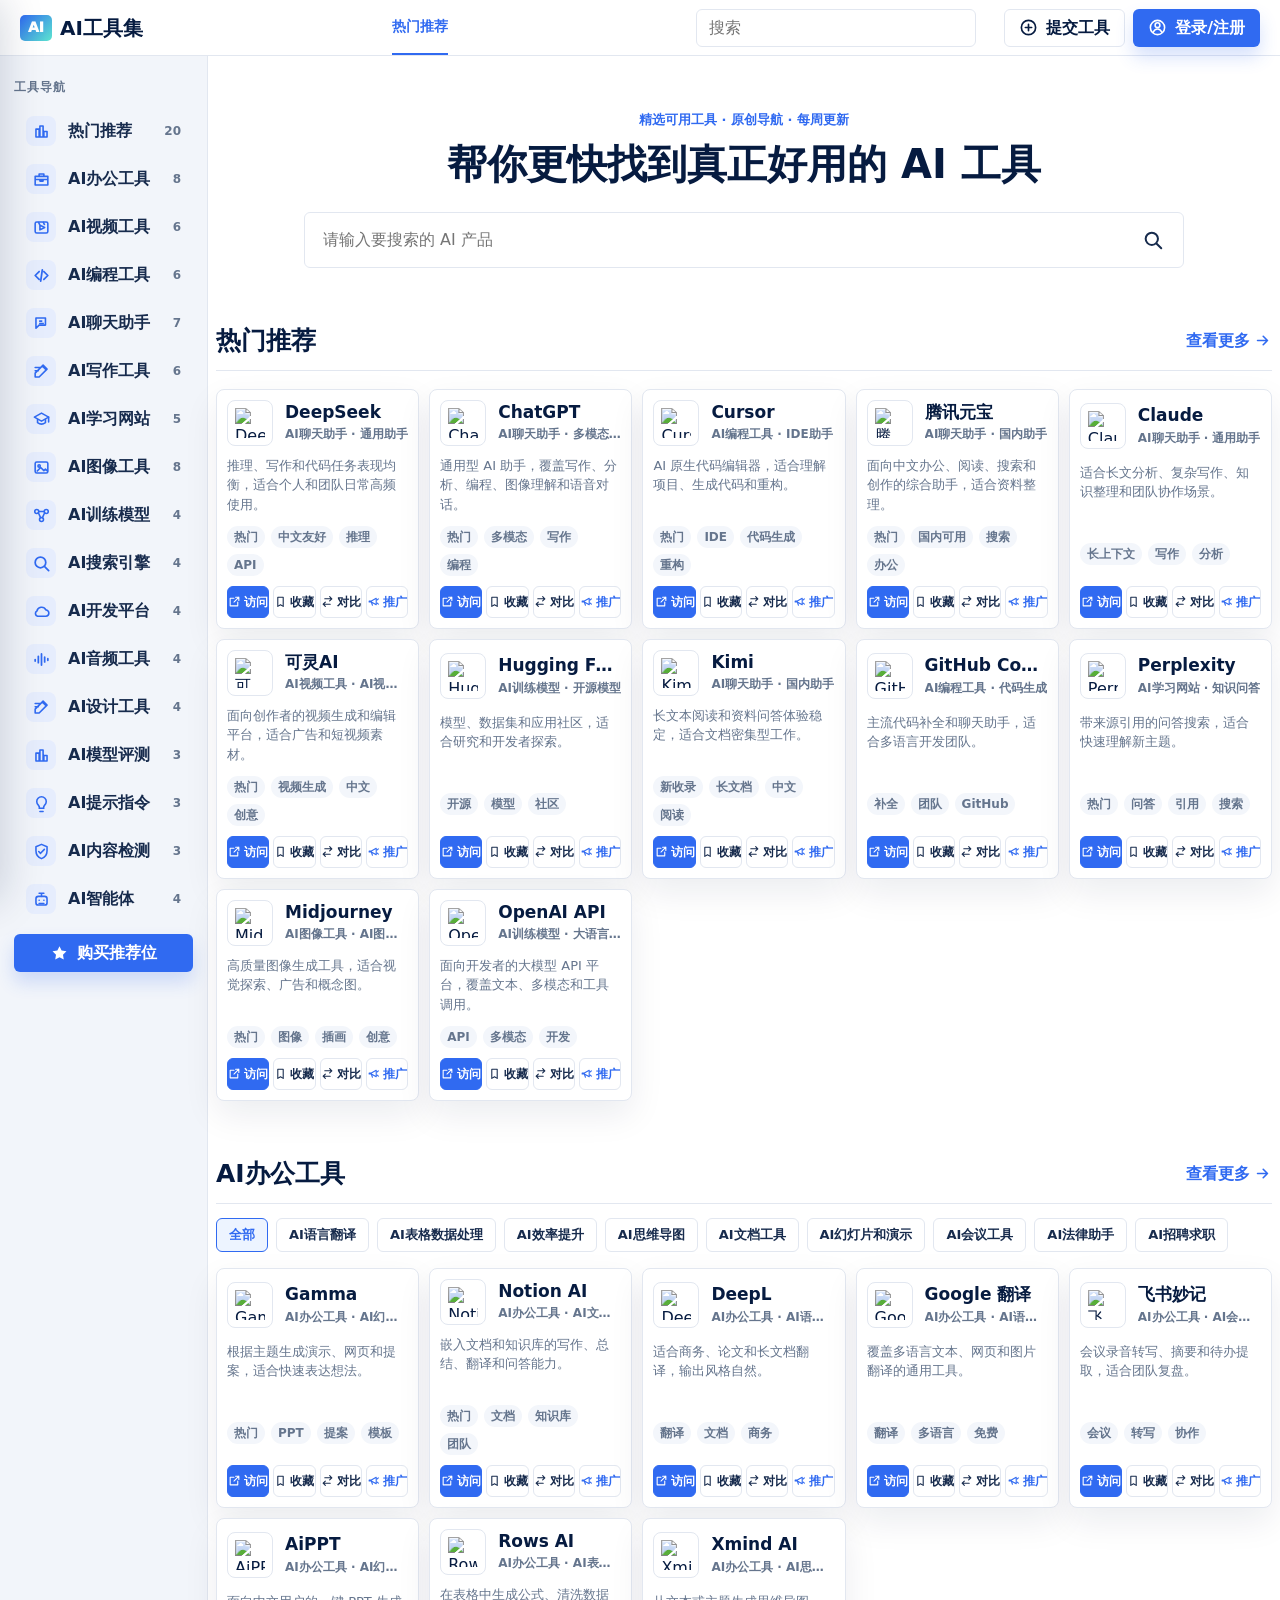
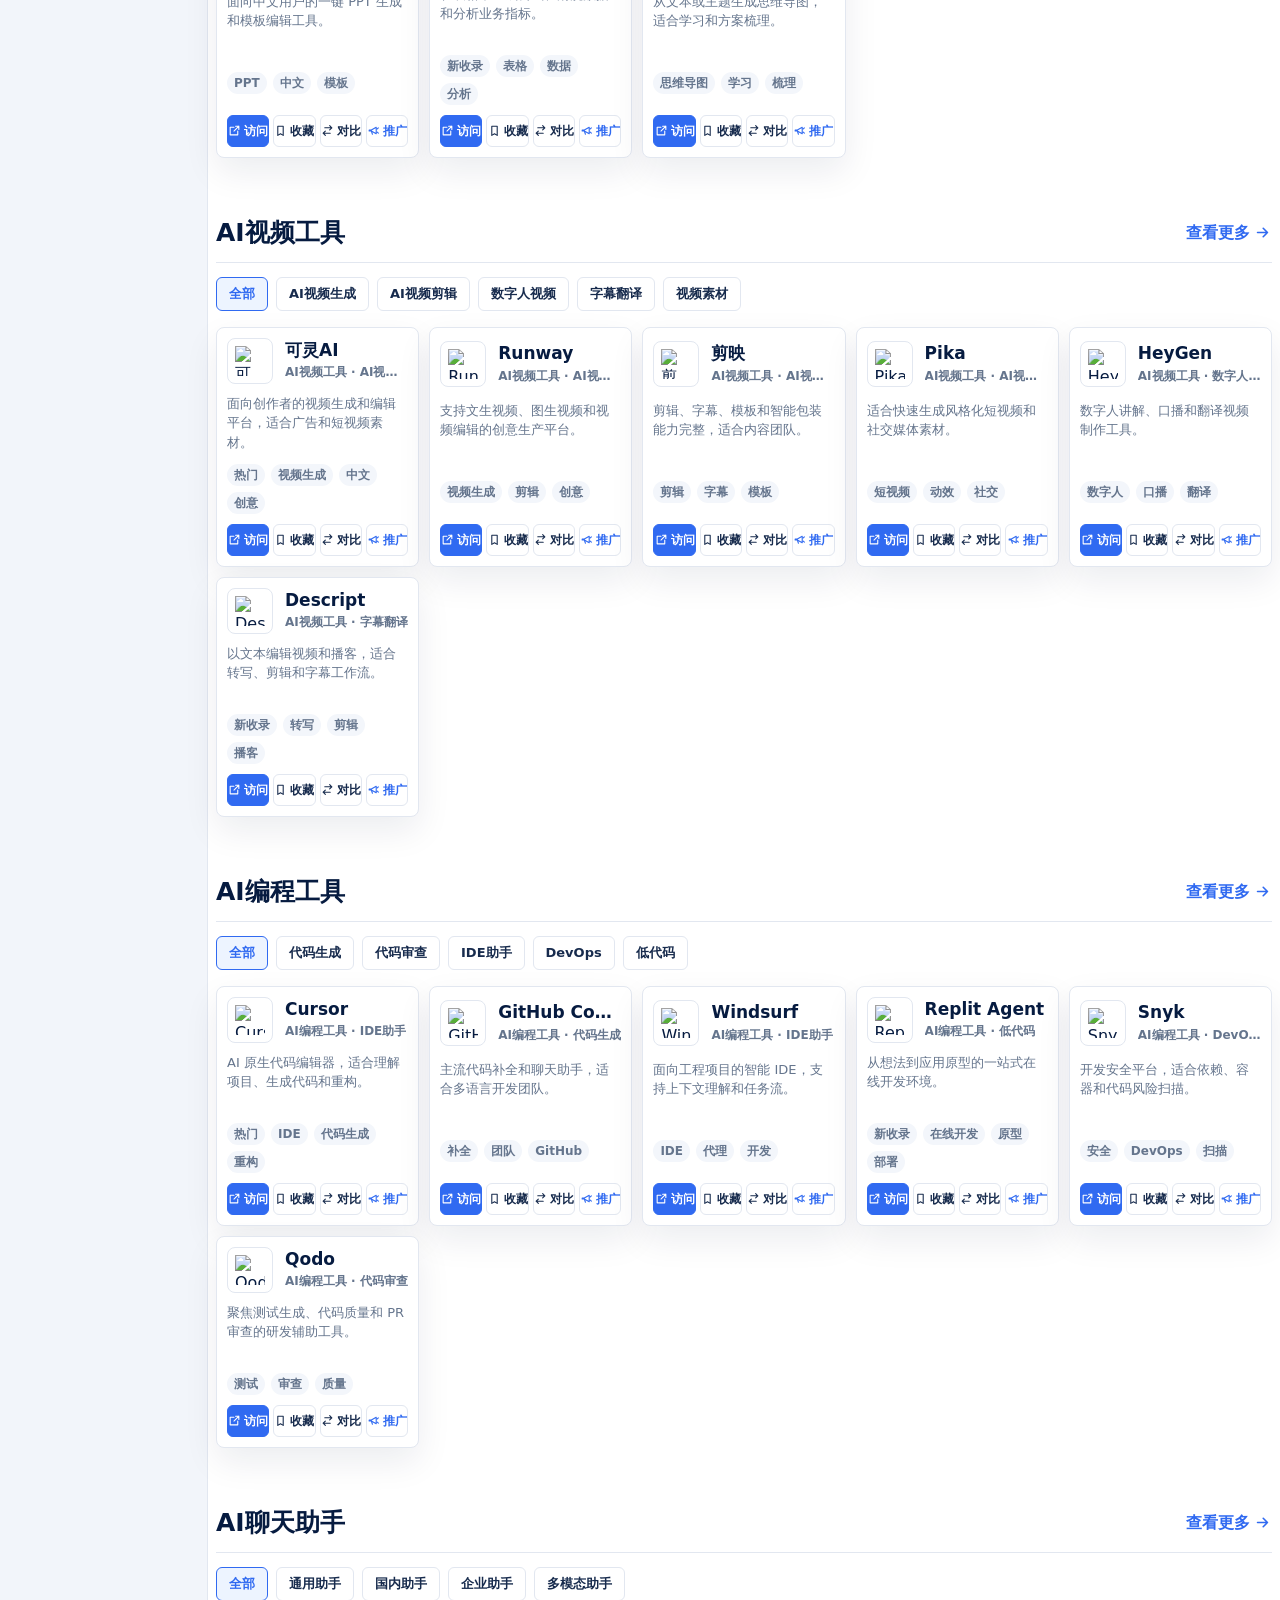
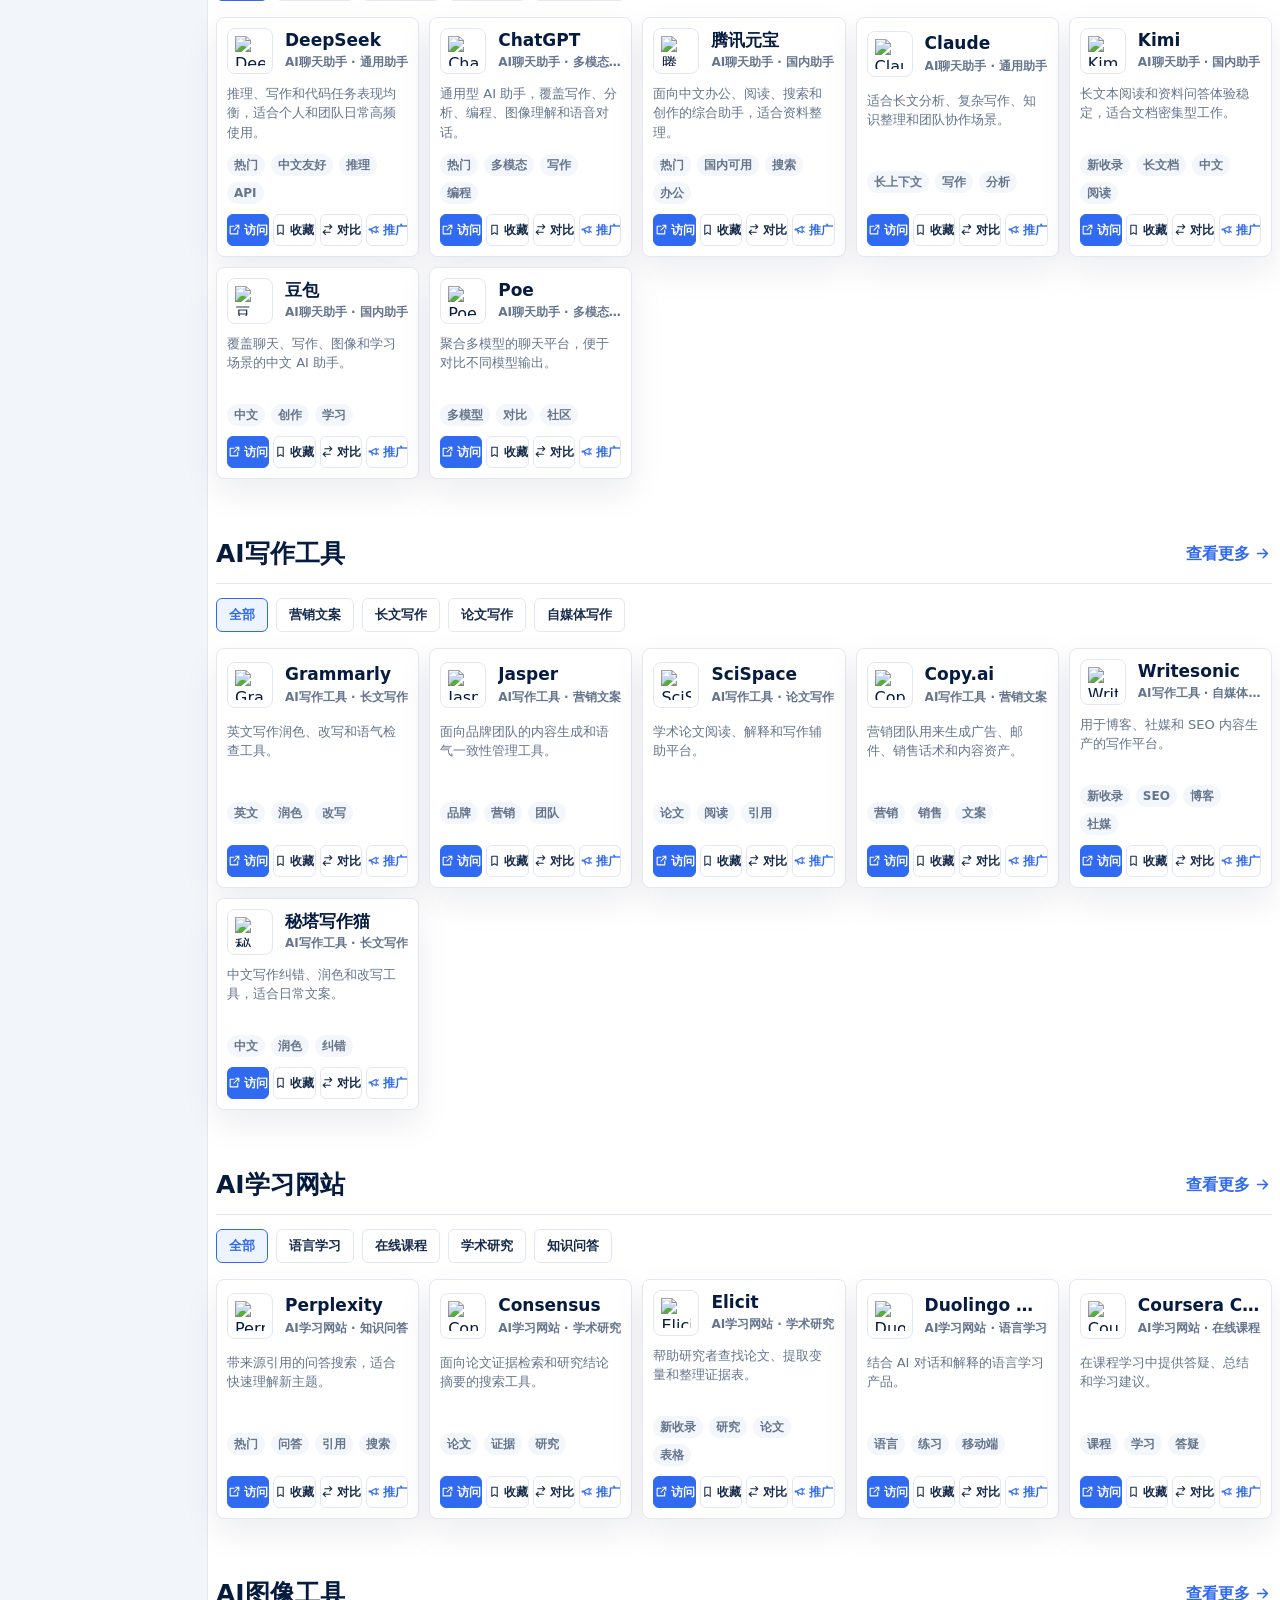
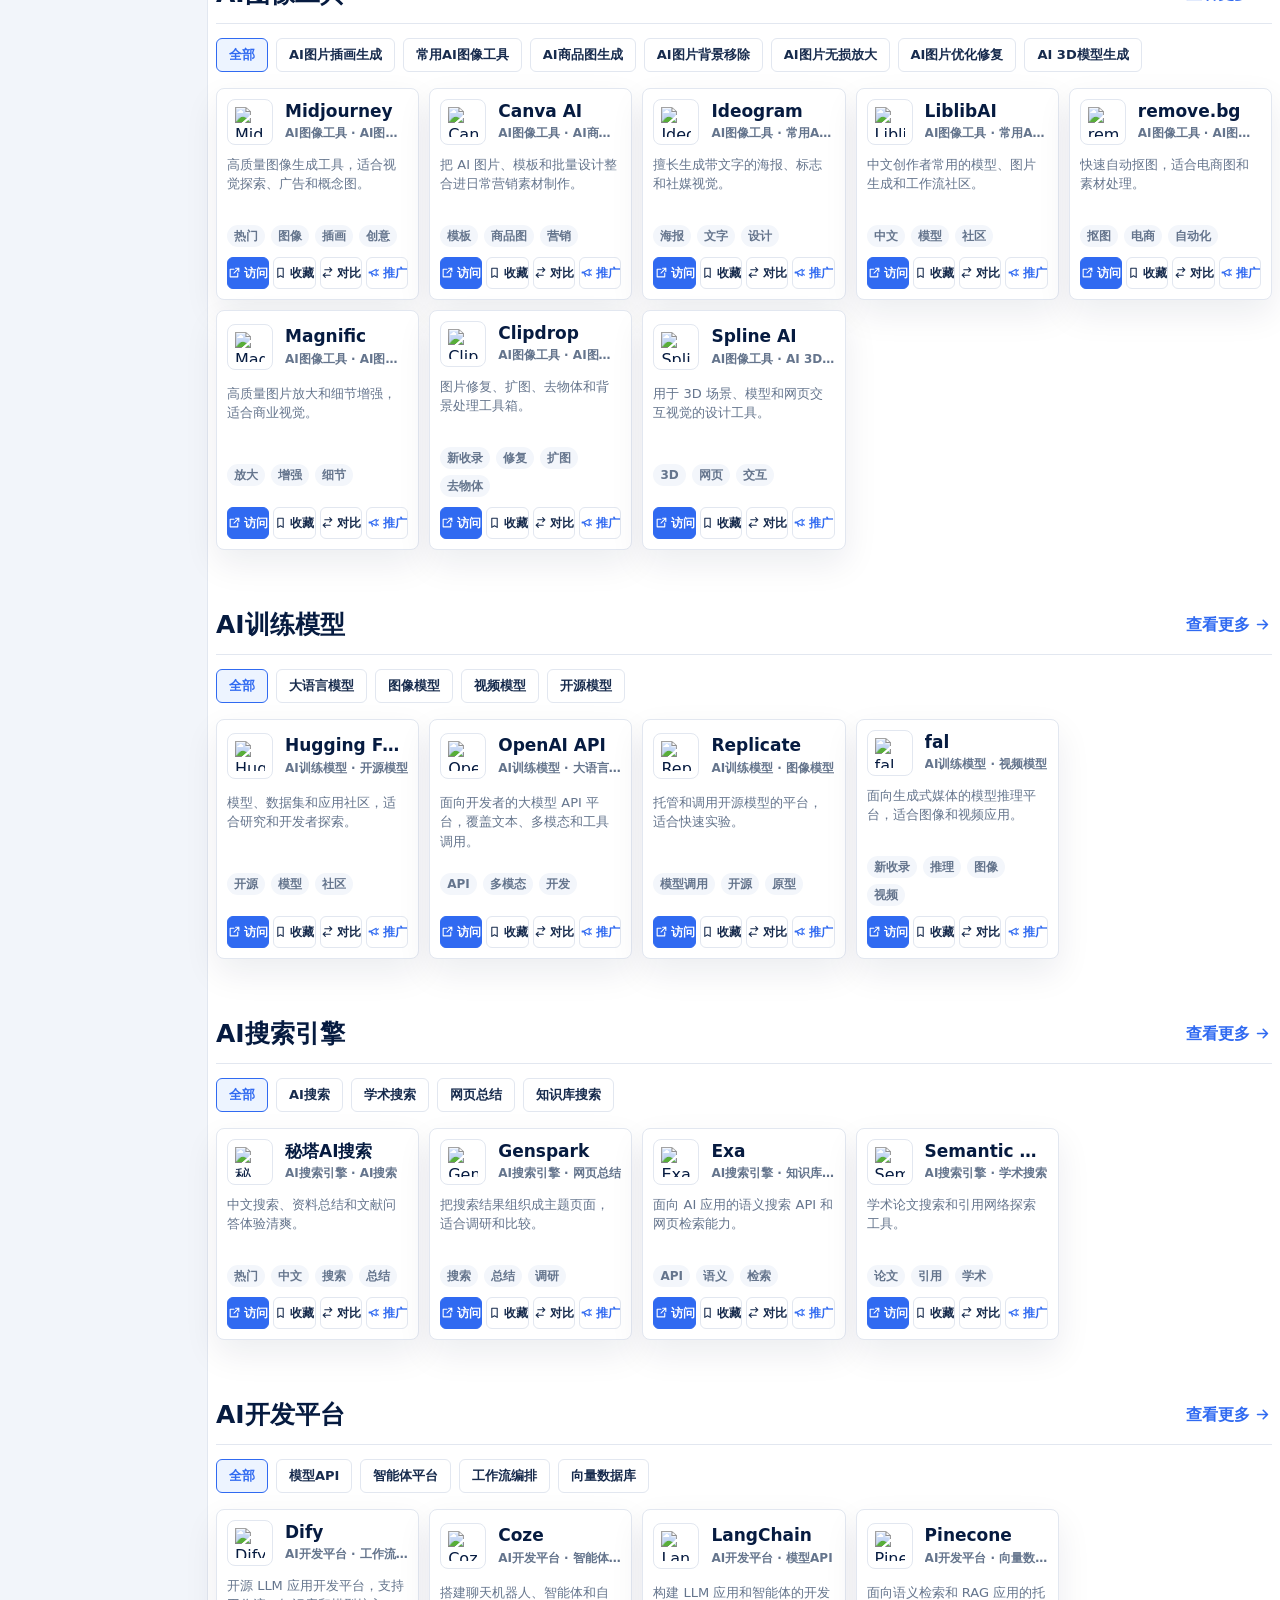
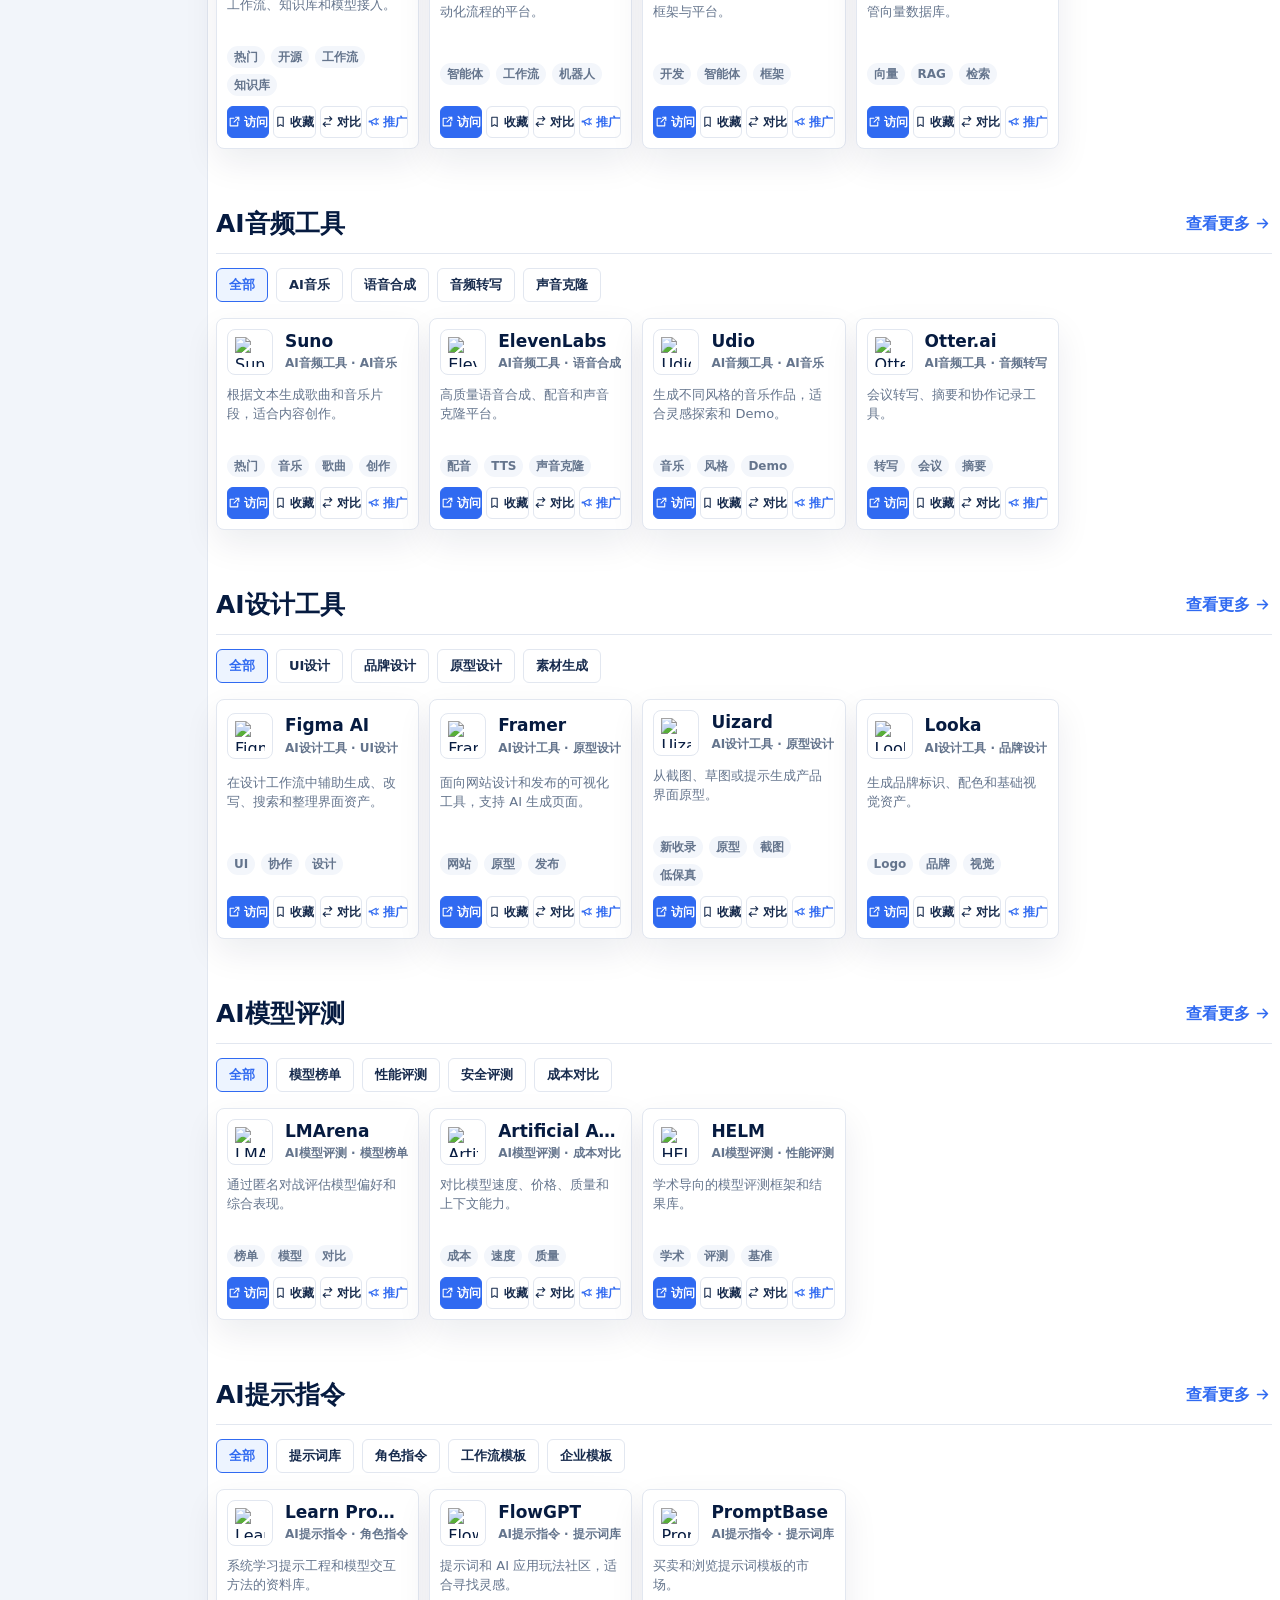
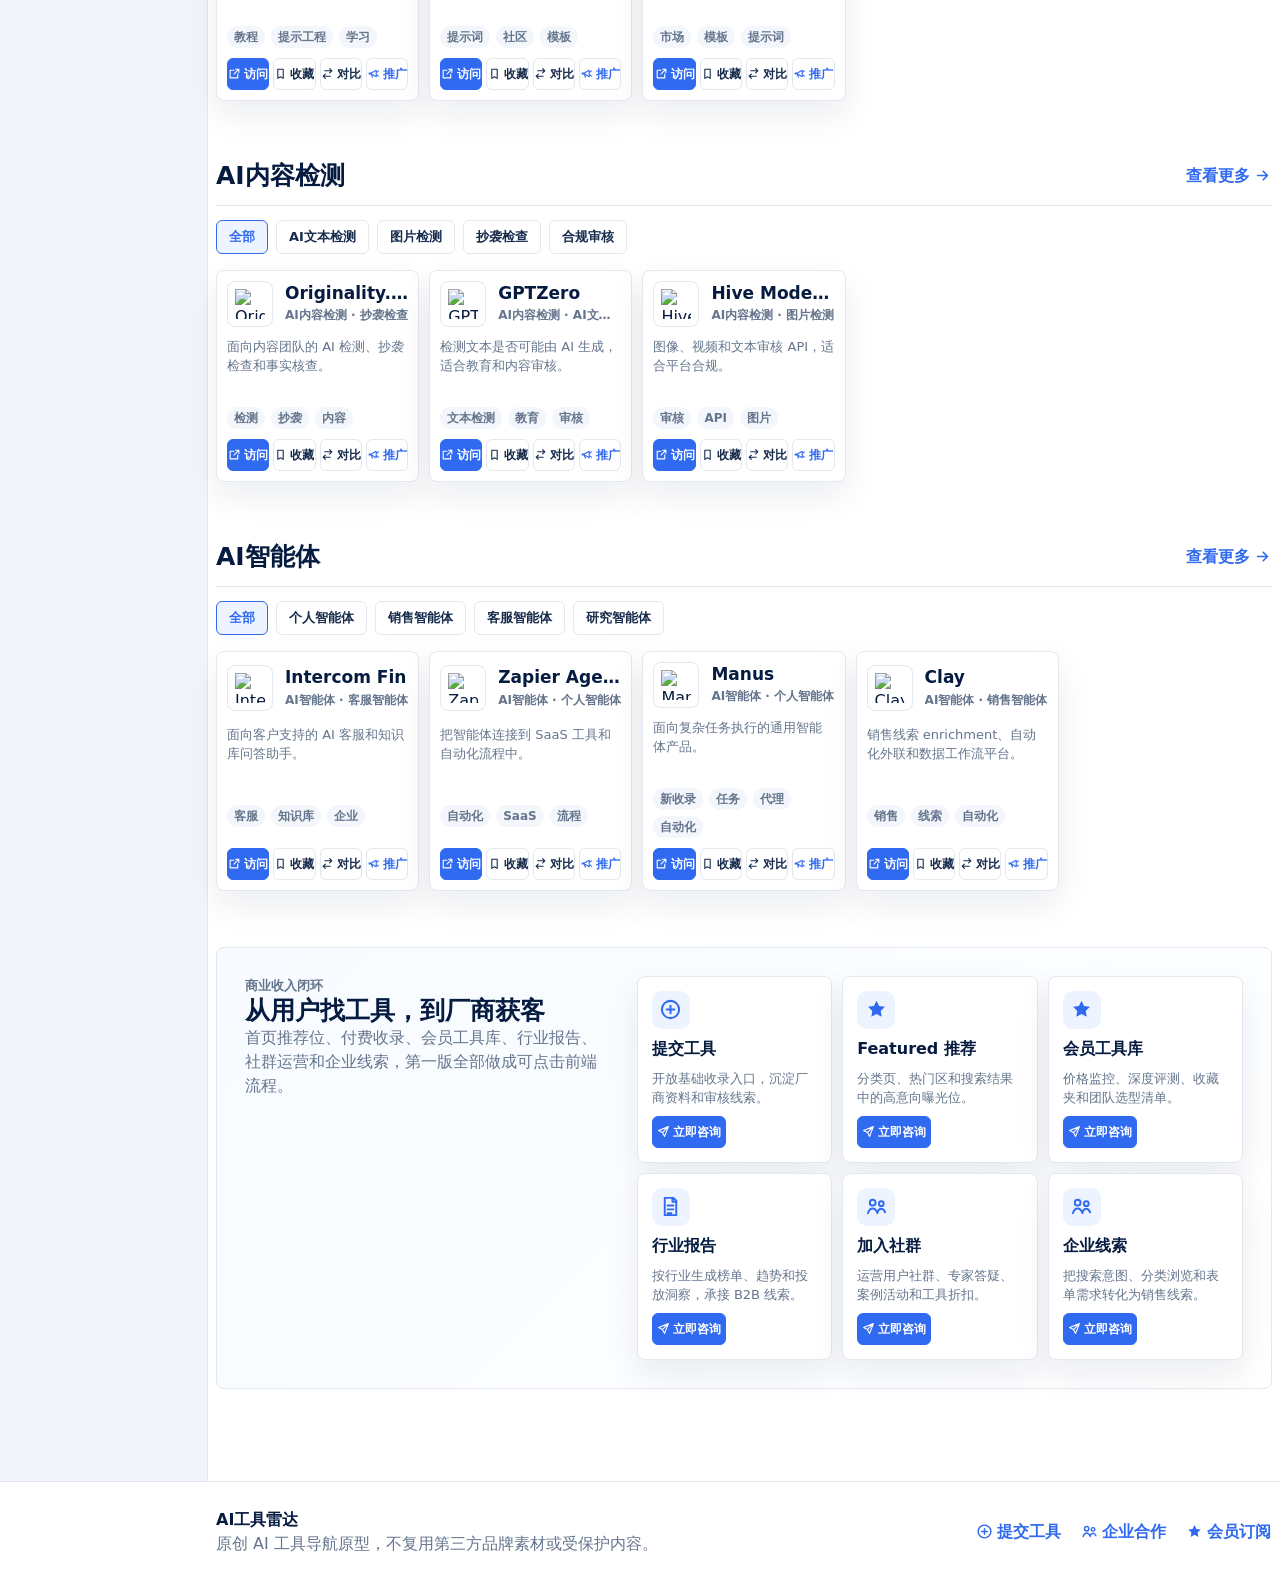
==== commit d0c442ef: "Update ai-tools-v2 navigation layout" ====
--- a/ai-tools-v2/index.html
+++ b/ai-tools-v2/index.html
@@ -17,13 +17,11 @@
     <header class="site-header">
       <a class="brand" href="#main" aria-label="AI工具雷达首页">
         <span class="brand-mark" aria-hidden="true">AI</span>
-        <span class="brand-name">精选AI工具集</span>
+        <span class="brand-name">AI工具集</span>
       </a>
 
       <nav class="primary-nav" aria-label="主导航">
         <a href="#hot" class="is-active">热门推荐</a>
-        <a href="#category-ai-office">工具分类</a>
-        <a href="#growth">厂商增长</a>
       </nav>
 
       <div class="header-search" role="search">
@@ -79,11 +77,7 @@
               <span class="iconfont icon-search" aria-hidden="true"></span>
             </button>
           </div>
-          <div class="hero-metrics" aria-label="站点数据">
-            <span><strong id="toolCount">0</strong> 个精选工具</span>
-            <span><strong id="categoryCount">0</strong> 个主分类</span>
-            <span><strong>6</strong> 条商业转化路径</span>
-          </div>
+
         </section>
 
         <section class="tool-section" id="hot" aria-labelledby="hotTitle">
--- a/ai-tools-v2/styles.css
+++ b/ai-tools-v2/styles.css
@@ -561,26 +561,6 @@
   right: 12px;
 }
 
-.hero-metrics {
-  display: flex;
-  flex-wrap: wrap;
-  justify-content: center;
-  gap: 12px;
-  color: var(--muted);
-  font-size: 13px;
-}
-
-.hero-metrics span {
-  padding: 6px 10px;
-  border: 1px solid var(--line);
-  border-radius: 999px;
-  background: var(--surface-soft);
-}
-
-.hero-metrics strong {
-  color: var(--ink);
-}
-
 .tool-section,
 .growth-band {
   margin-bottom: 54px;
@@ -1121,10 +1101,6 @@
     min-height: 54px;
   }
 
-  .hero-metrics {
-    justify-content: flex-start;
-  }
-
   .section-heading {
     align-items: center;
   }
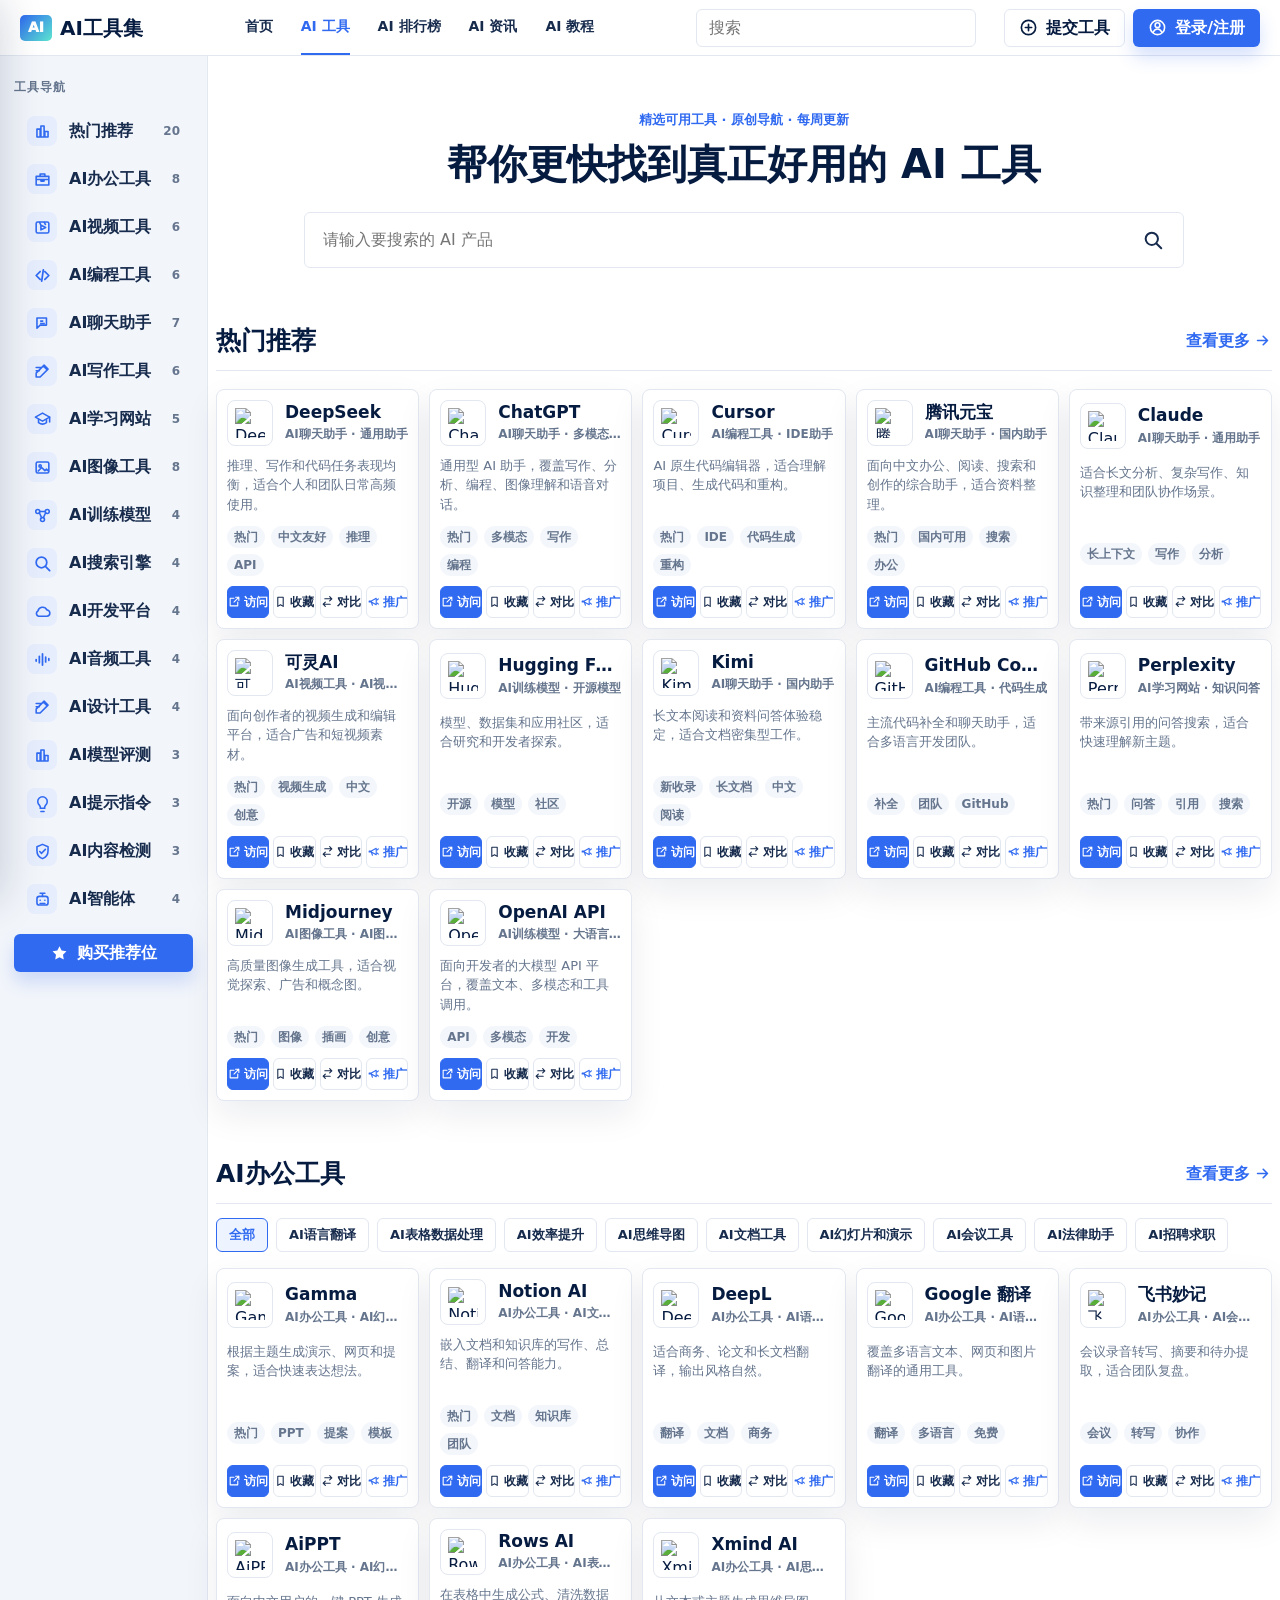
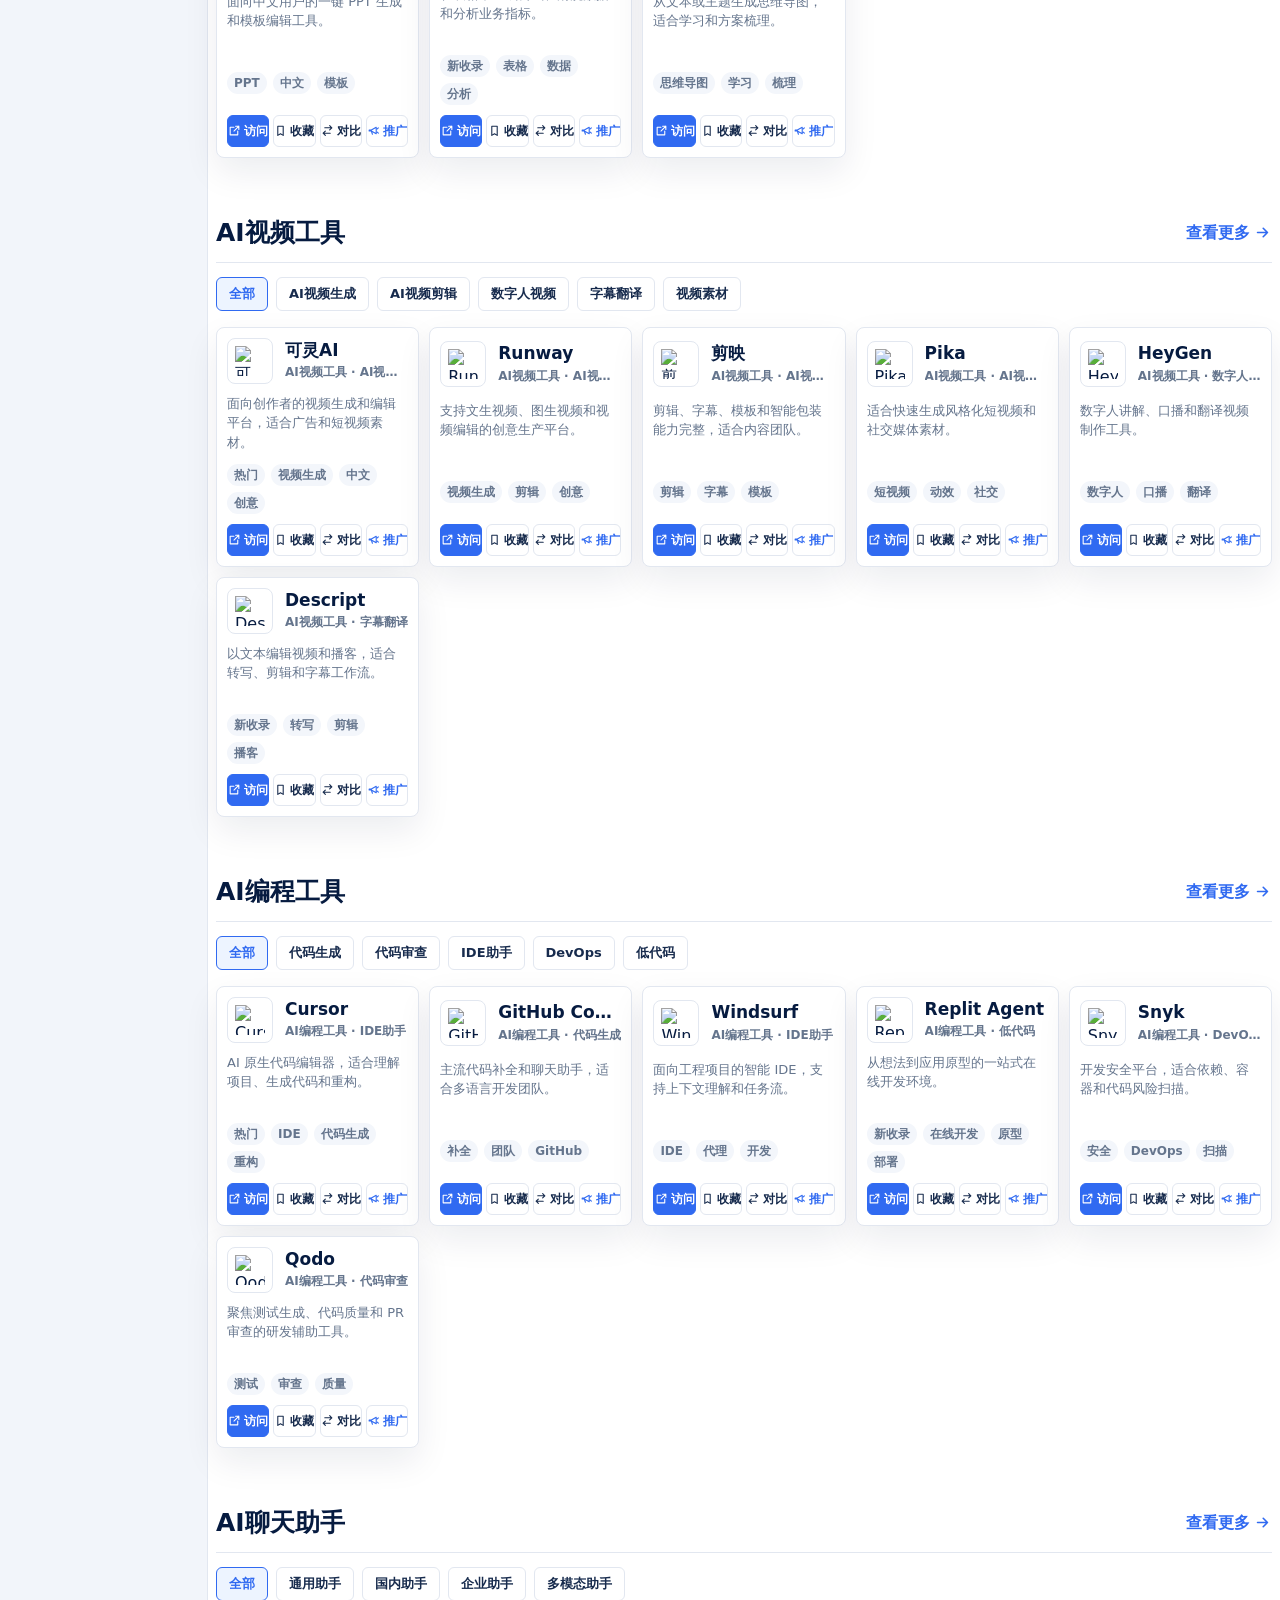
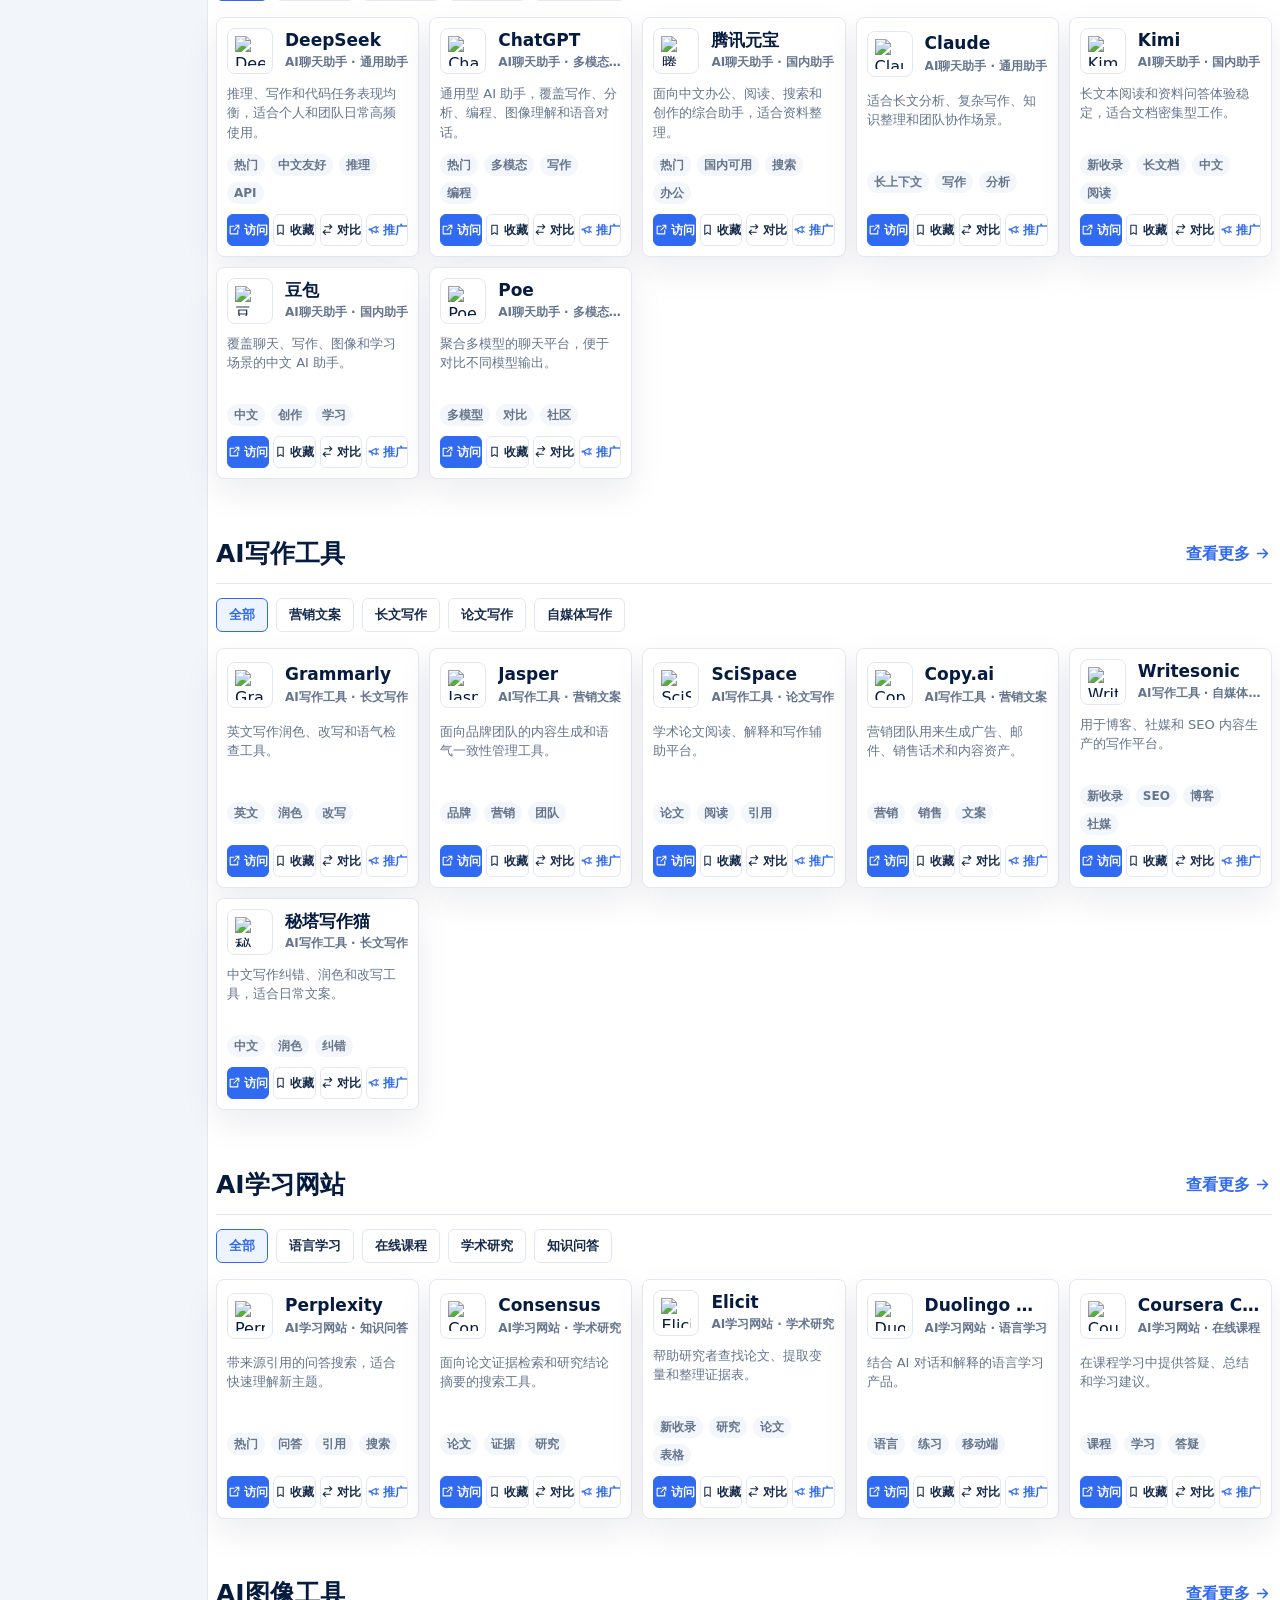
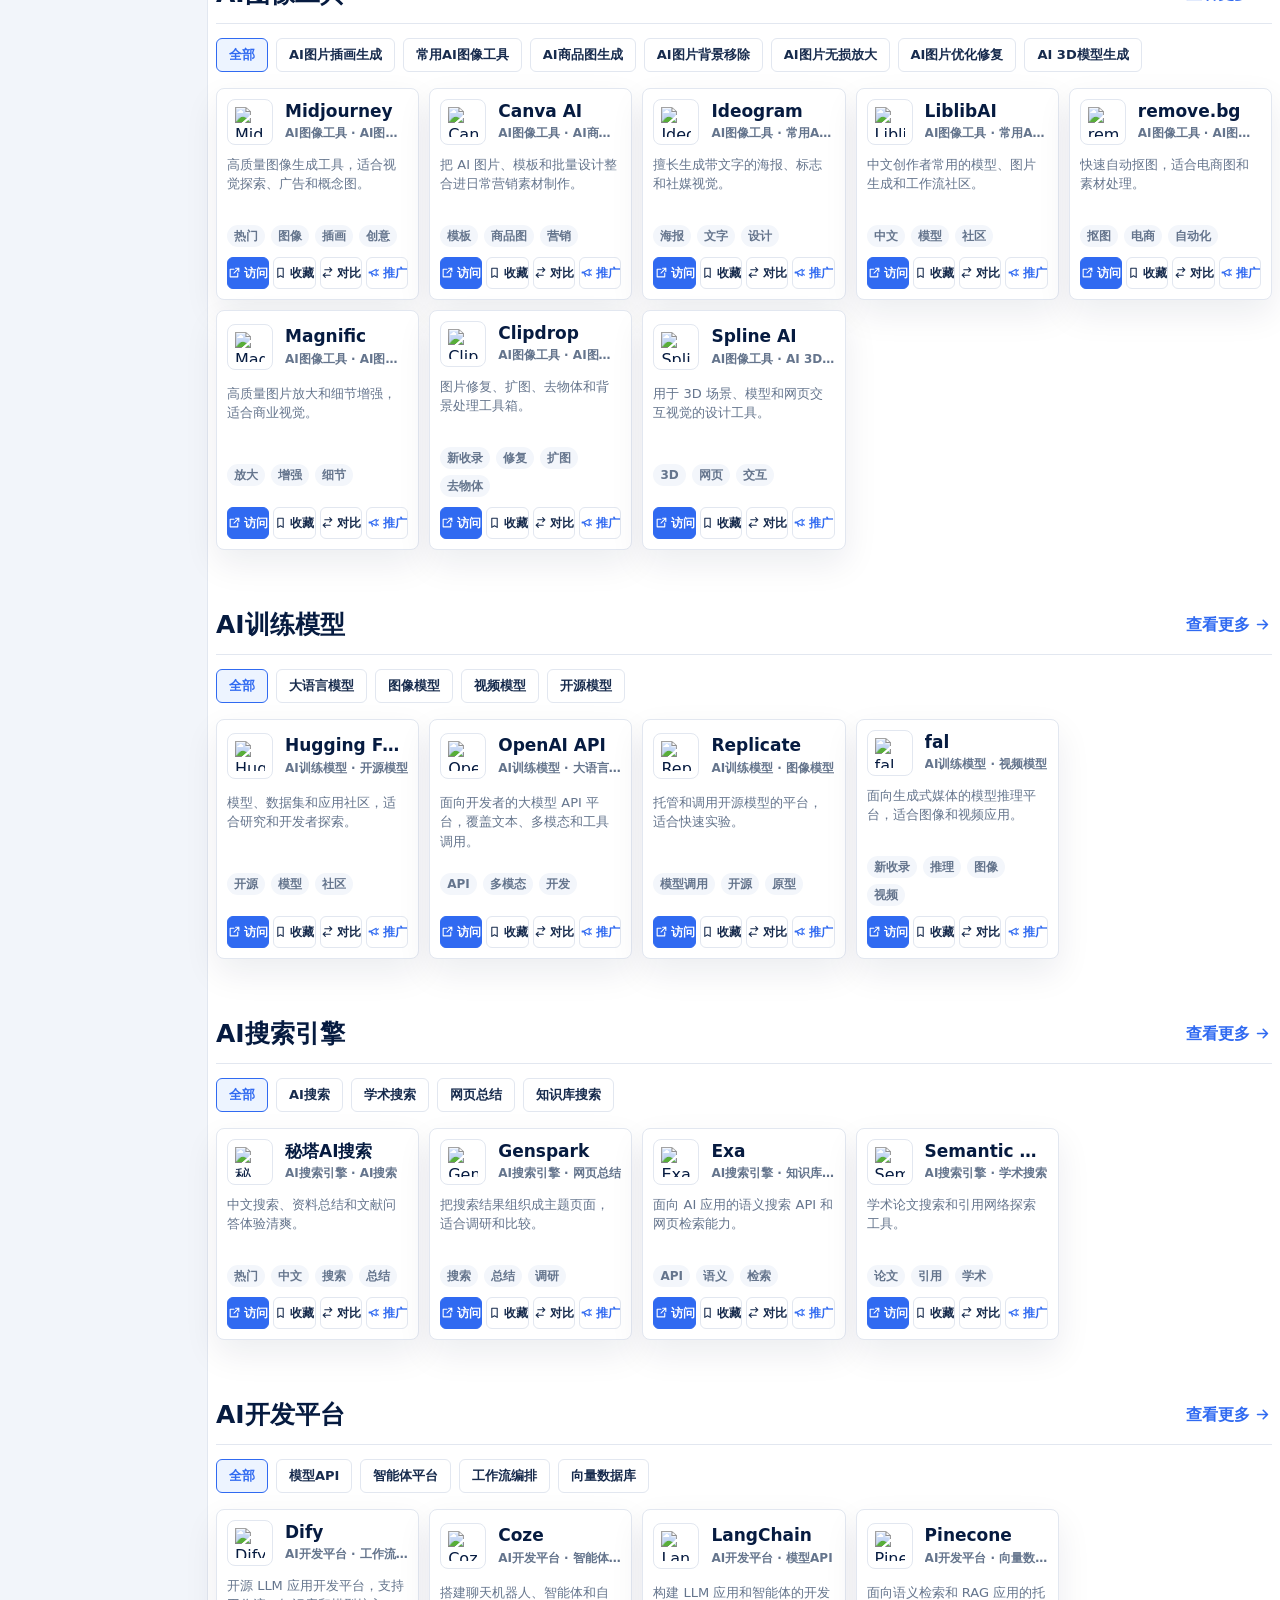
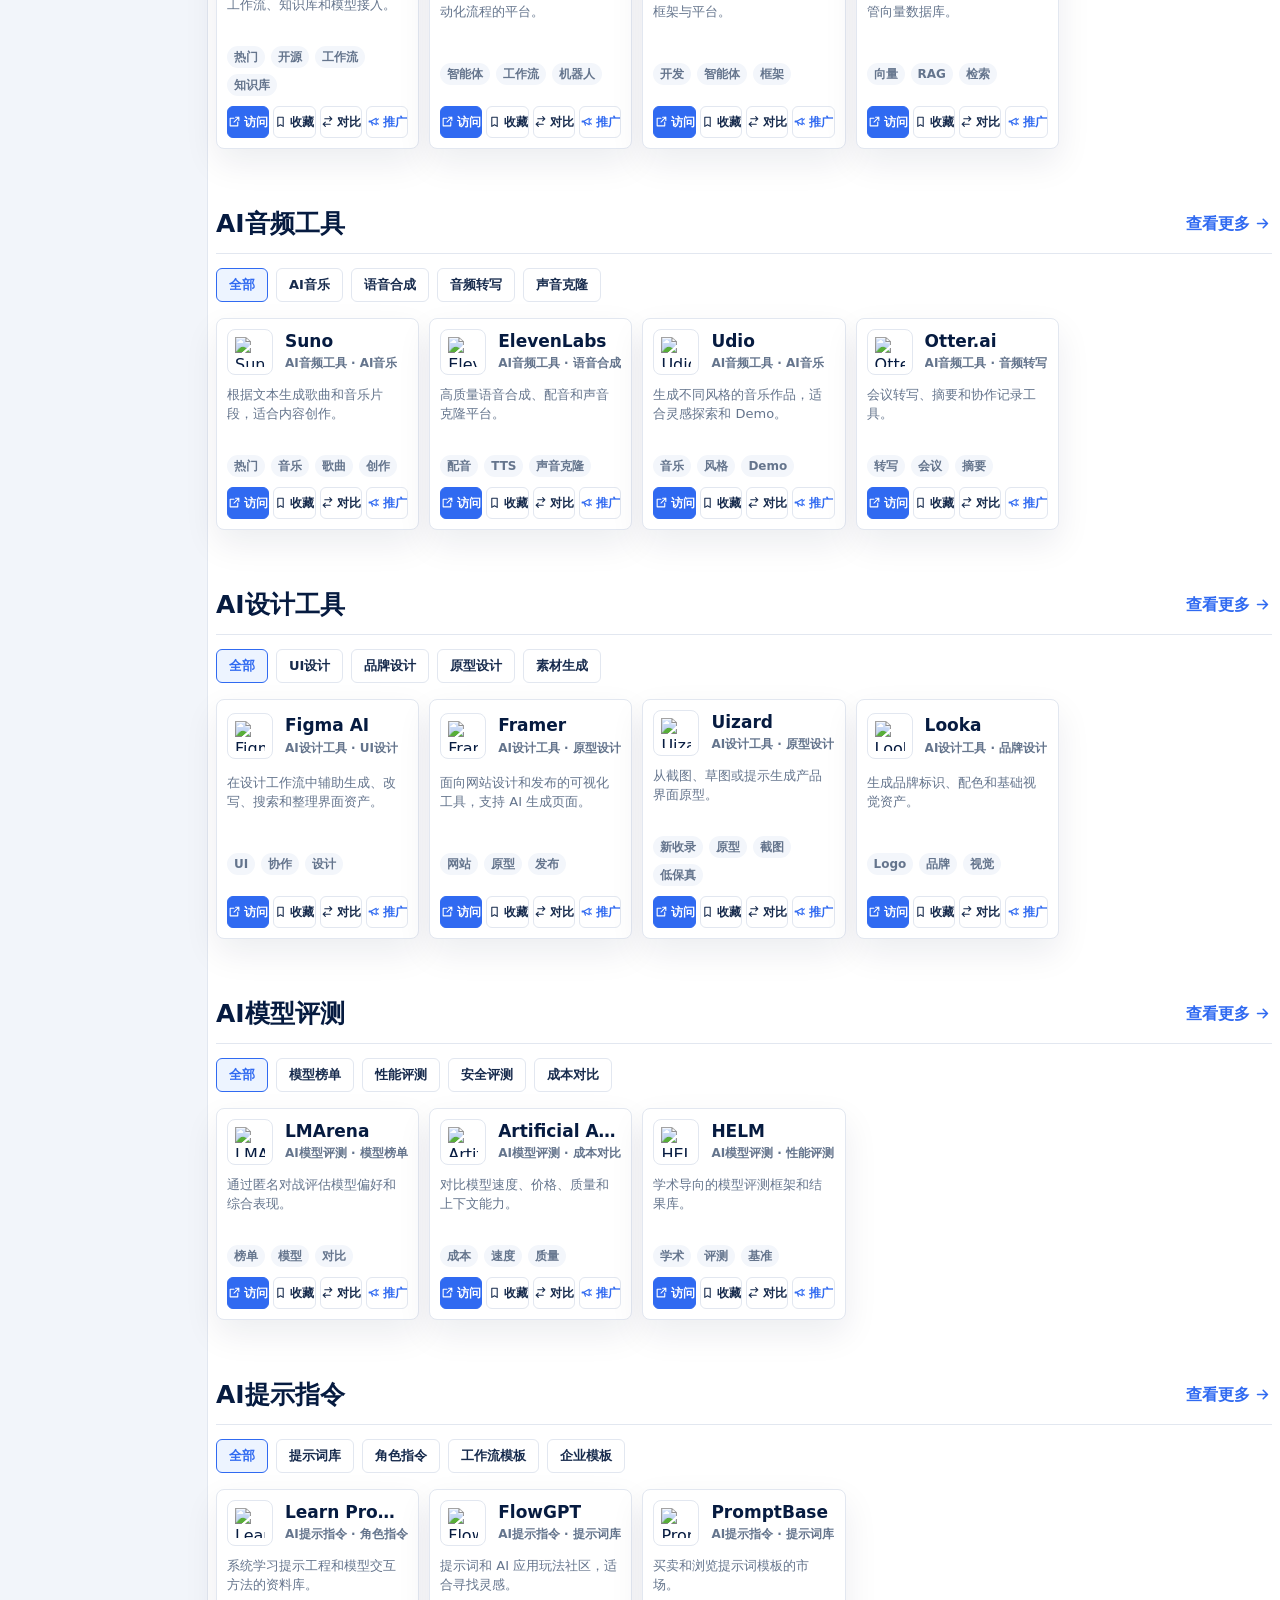
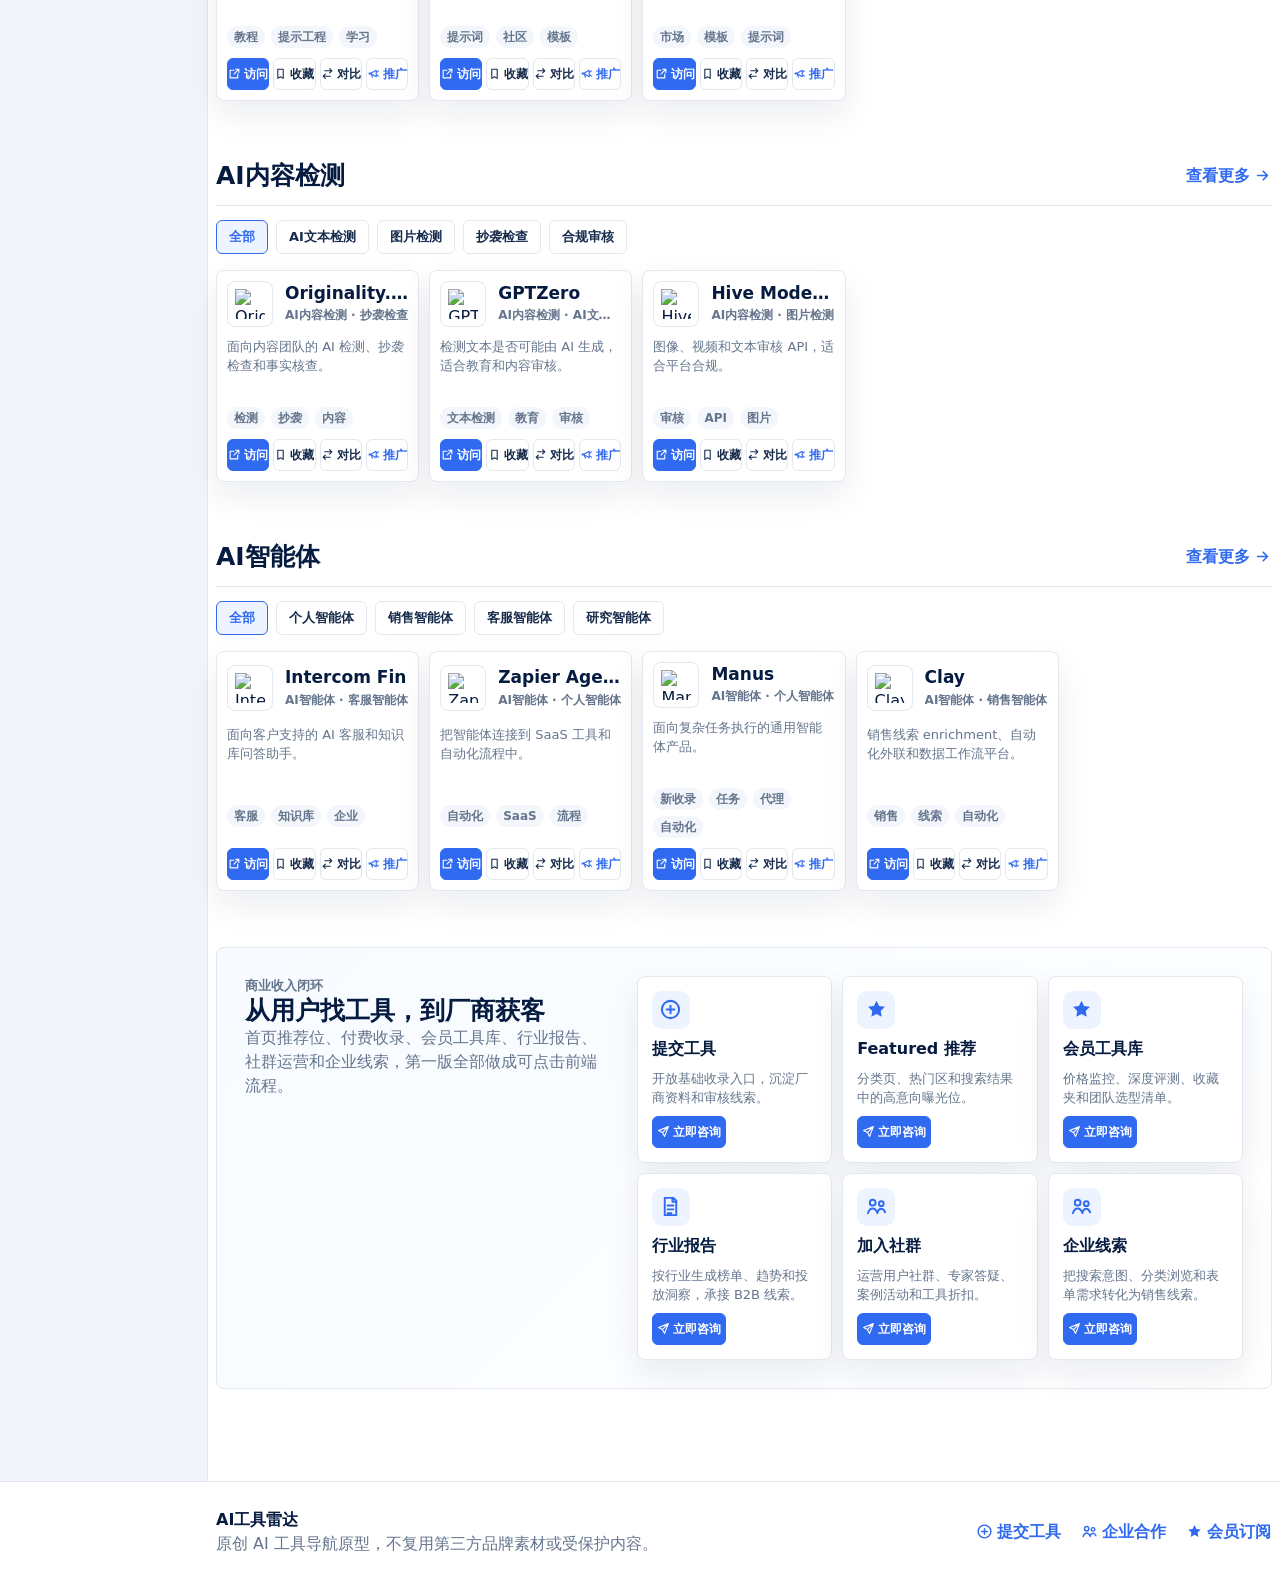
==== commit 85cece85: "Update navigation and category hover states" ====
--- a/ai-tools-v2/index.html
+++ b/ai-tools-v2/index.html
@@ -21,7 +21,11 @@
       </a>
 
       <nav class="primary-nav" aria-label="主导航">
-        <a href="#hot" class="is-active">热门推荐</a>
+        <a href="#">首页</a>
+        <a href="#hot" class="is-active">AI 工具</a>
+        <a href="#leaderboard">AI 排行榜</a>
+        <a href="#news">AI 资讯</a>
+        <a href="#tutorial">AI 教程</a>
       </nav>
 
       <div class="header-search" role="search">
--- a/ai-tools-v2/styles.css
+++ b/ai-tools-v2/styles.css
@@ -472,12 +472,19 @@
   align-items: center;
   min-height: 42px;
   padding: 0 12px;
+  border: 1px solid transparent;
   border-radius: var(--radius);
   color: #172b4d;
   font-weight: 800;
-}
-
-.category-link:hover,
+  transition: background var(--motion), border-color var(--motion), color var(--motion);
+}
+
+.category-link:hover {
+  border-color: var(--primary);
+  background: var(--primary-soft);
+  color: var(--primary);
+}
+
 .category-link.is-active {
   background: var(--primary);
   color: #fff;
@@ -494,7 +501,10 @@
   font-size: 19px;
 }
 
-.category-link:hover .category-icon,
+.category-link:hover .category-icon {
+  background: color-mix(in srgb, var(--primary) 18%, white);
+}
+
 .category-link.is-active .category-icon {
   background: rgba(255, 255, 255, 0.18);
   color: #fff;
@@ -505,7 +515,6 @@
   font-size: 12px;
 }
 
-.category-link:hover .category-count,
 .category-link.is-active .category-count {
   color: rgba(255, 255, 255, 0.78);
 }
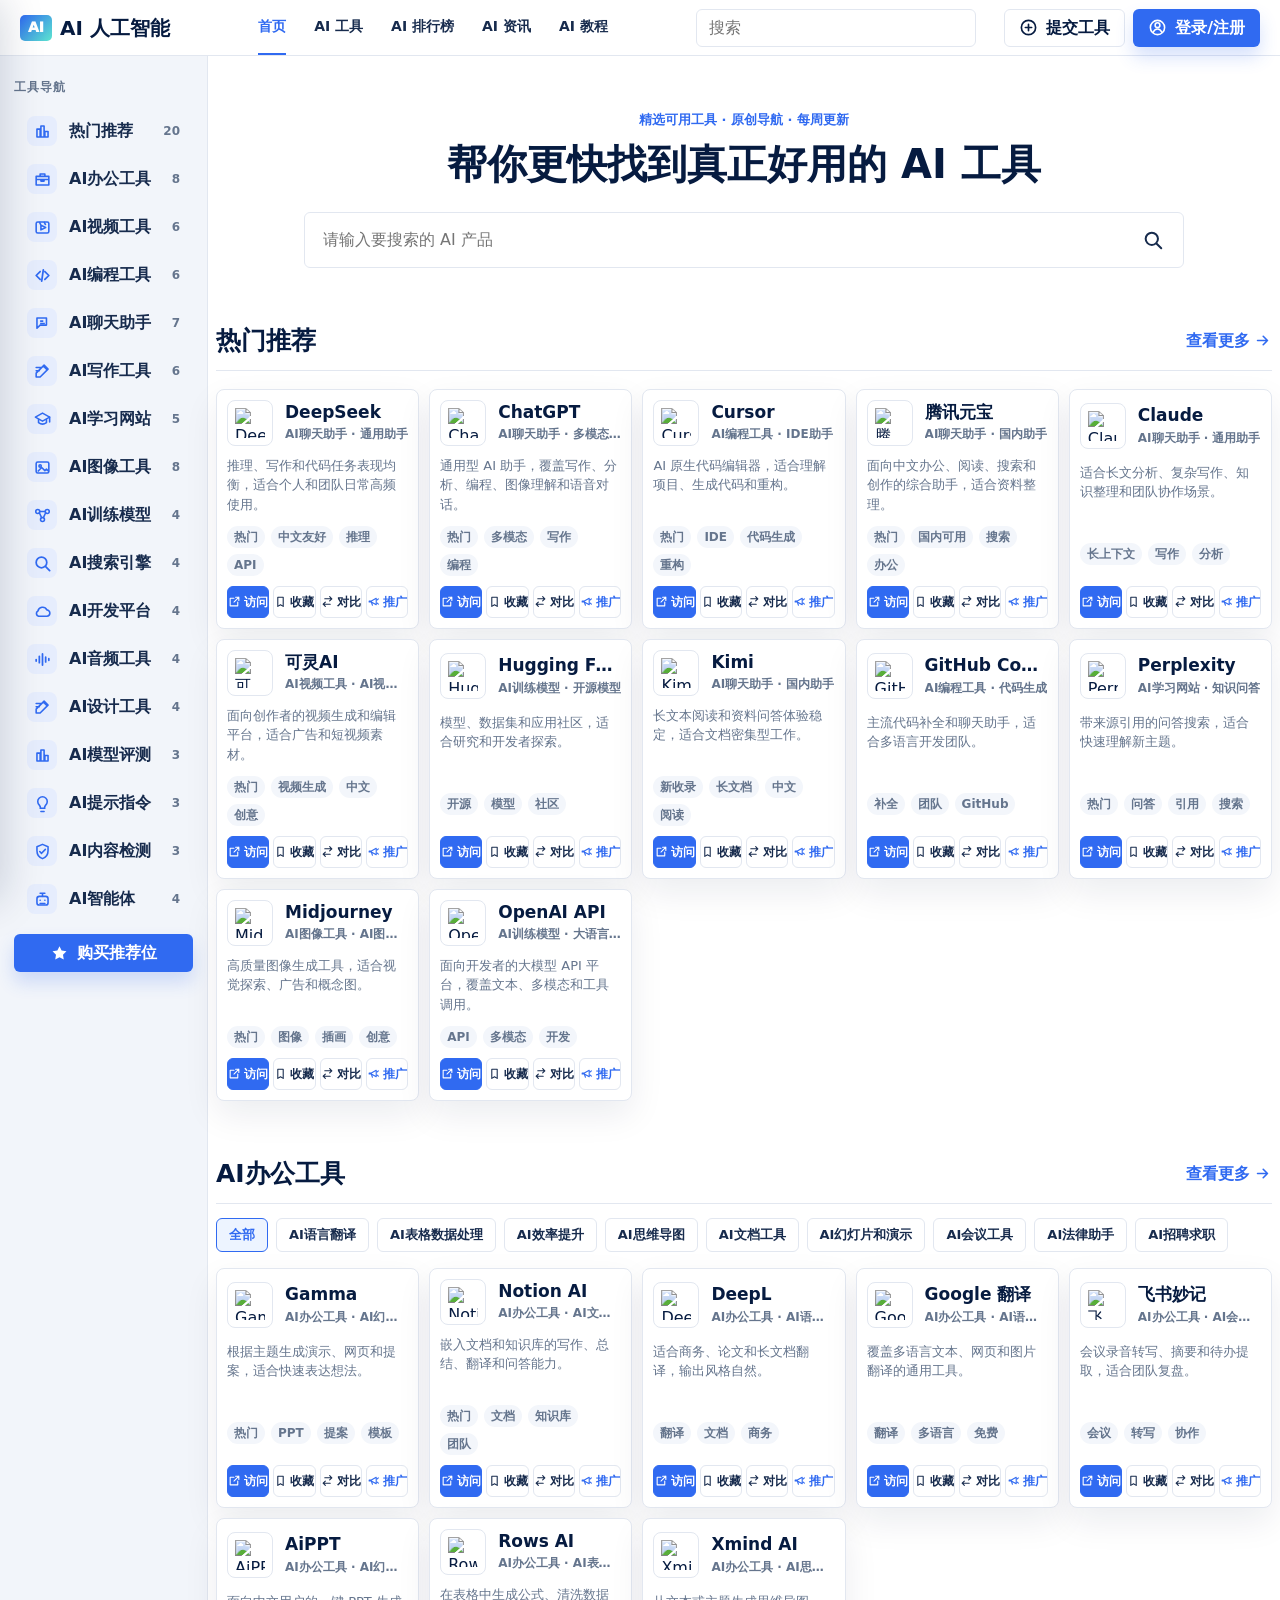
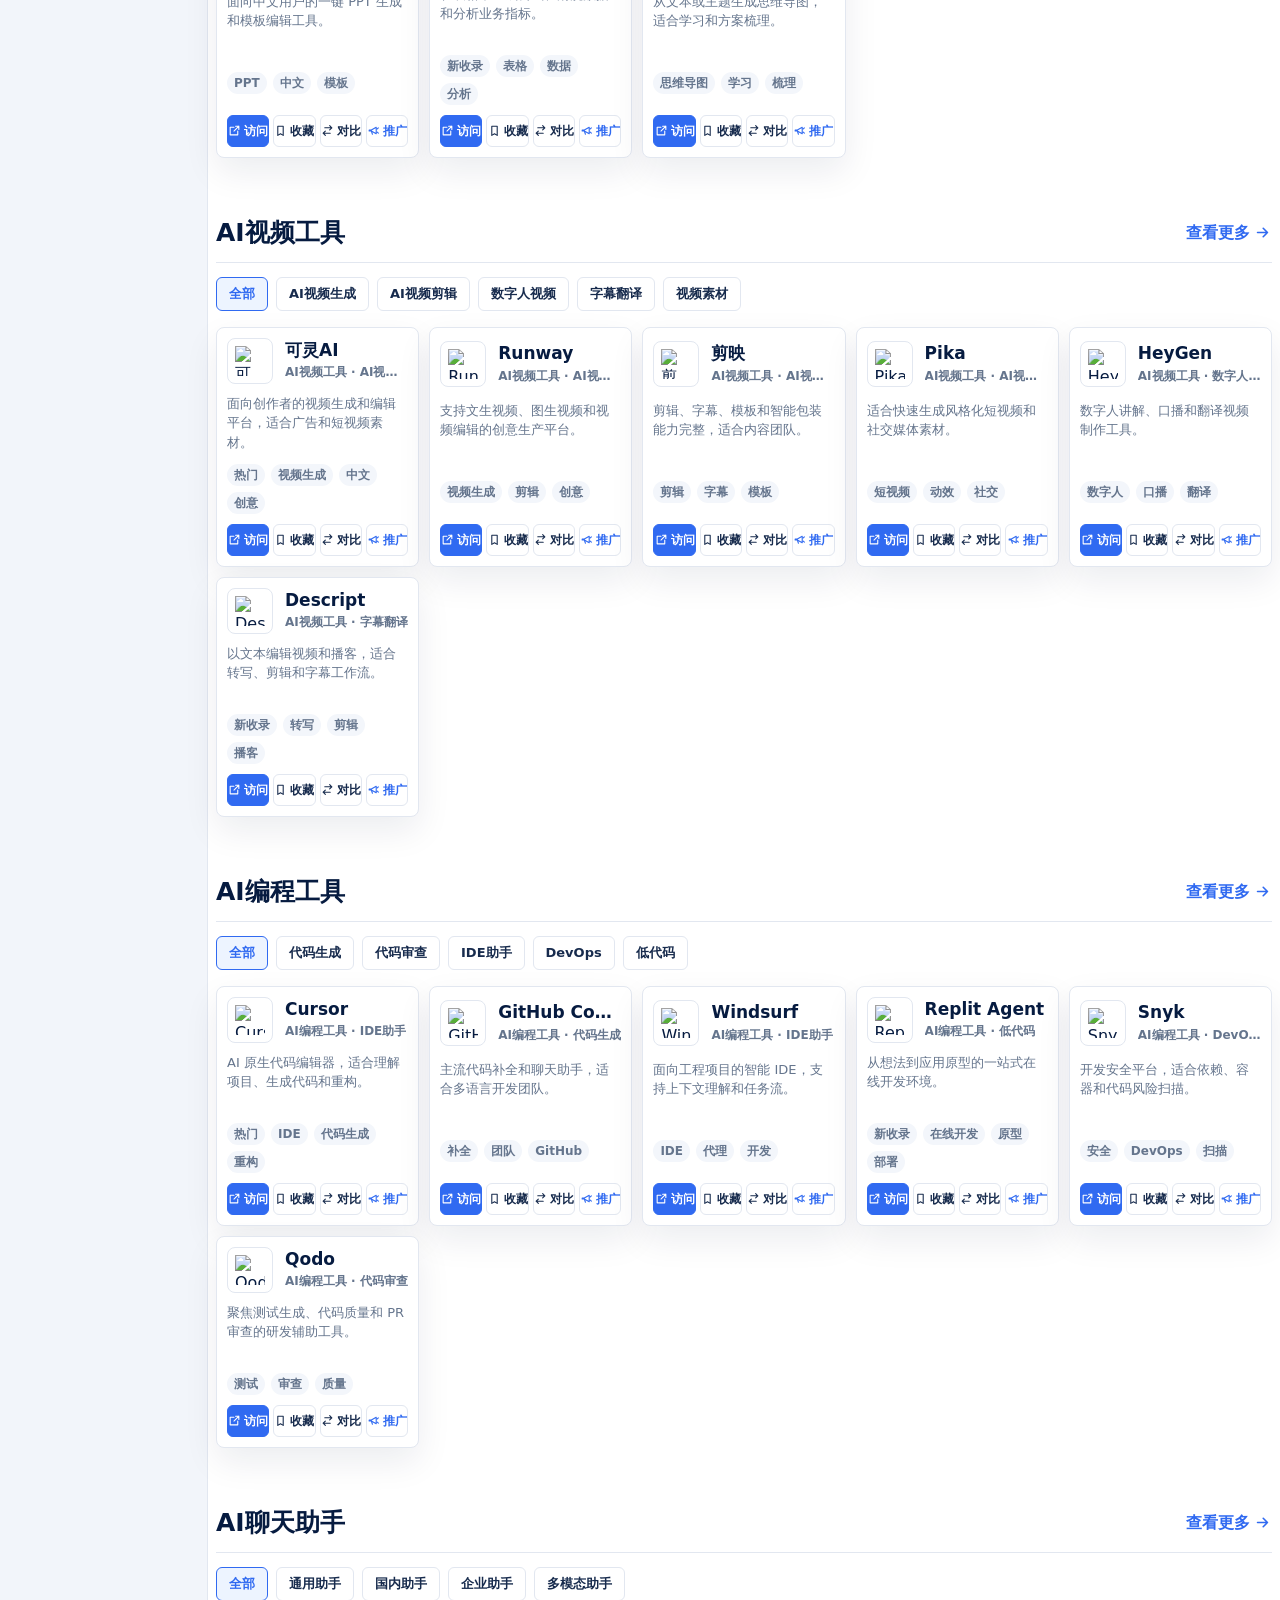
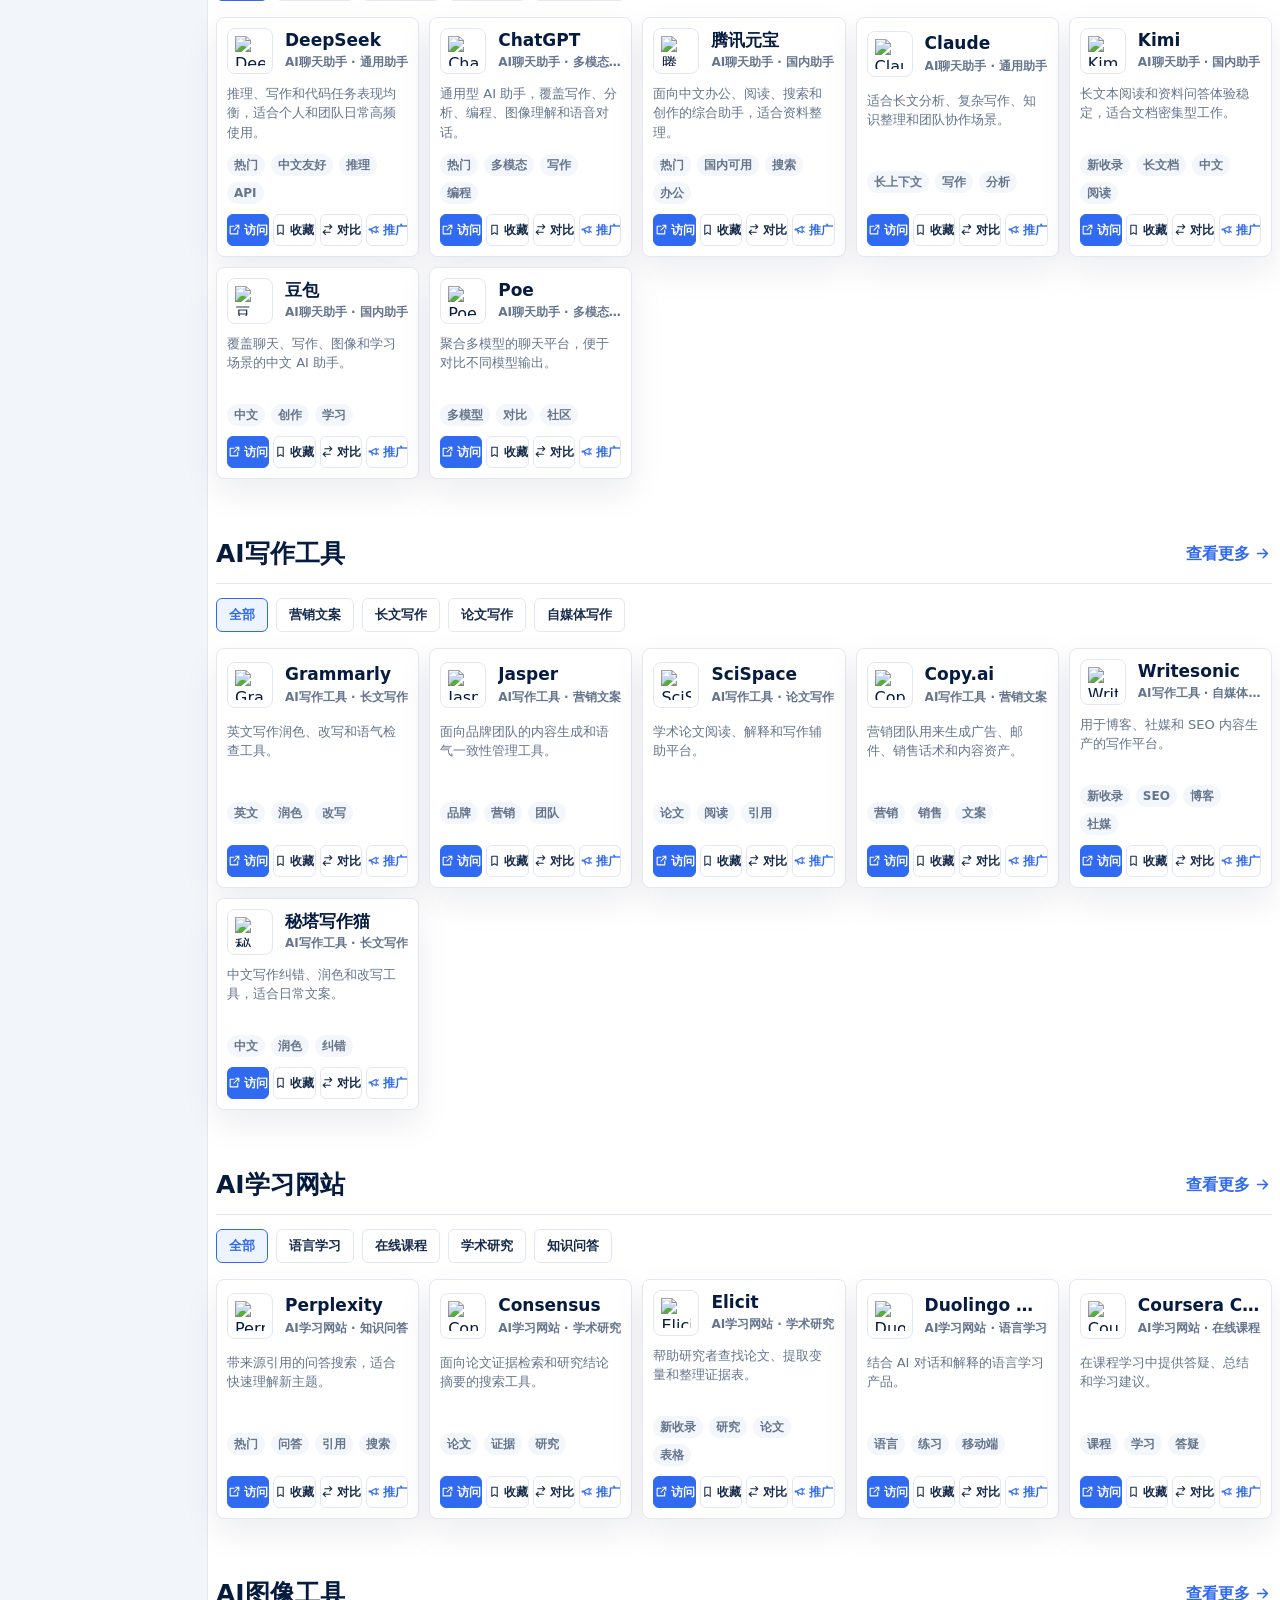
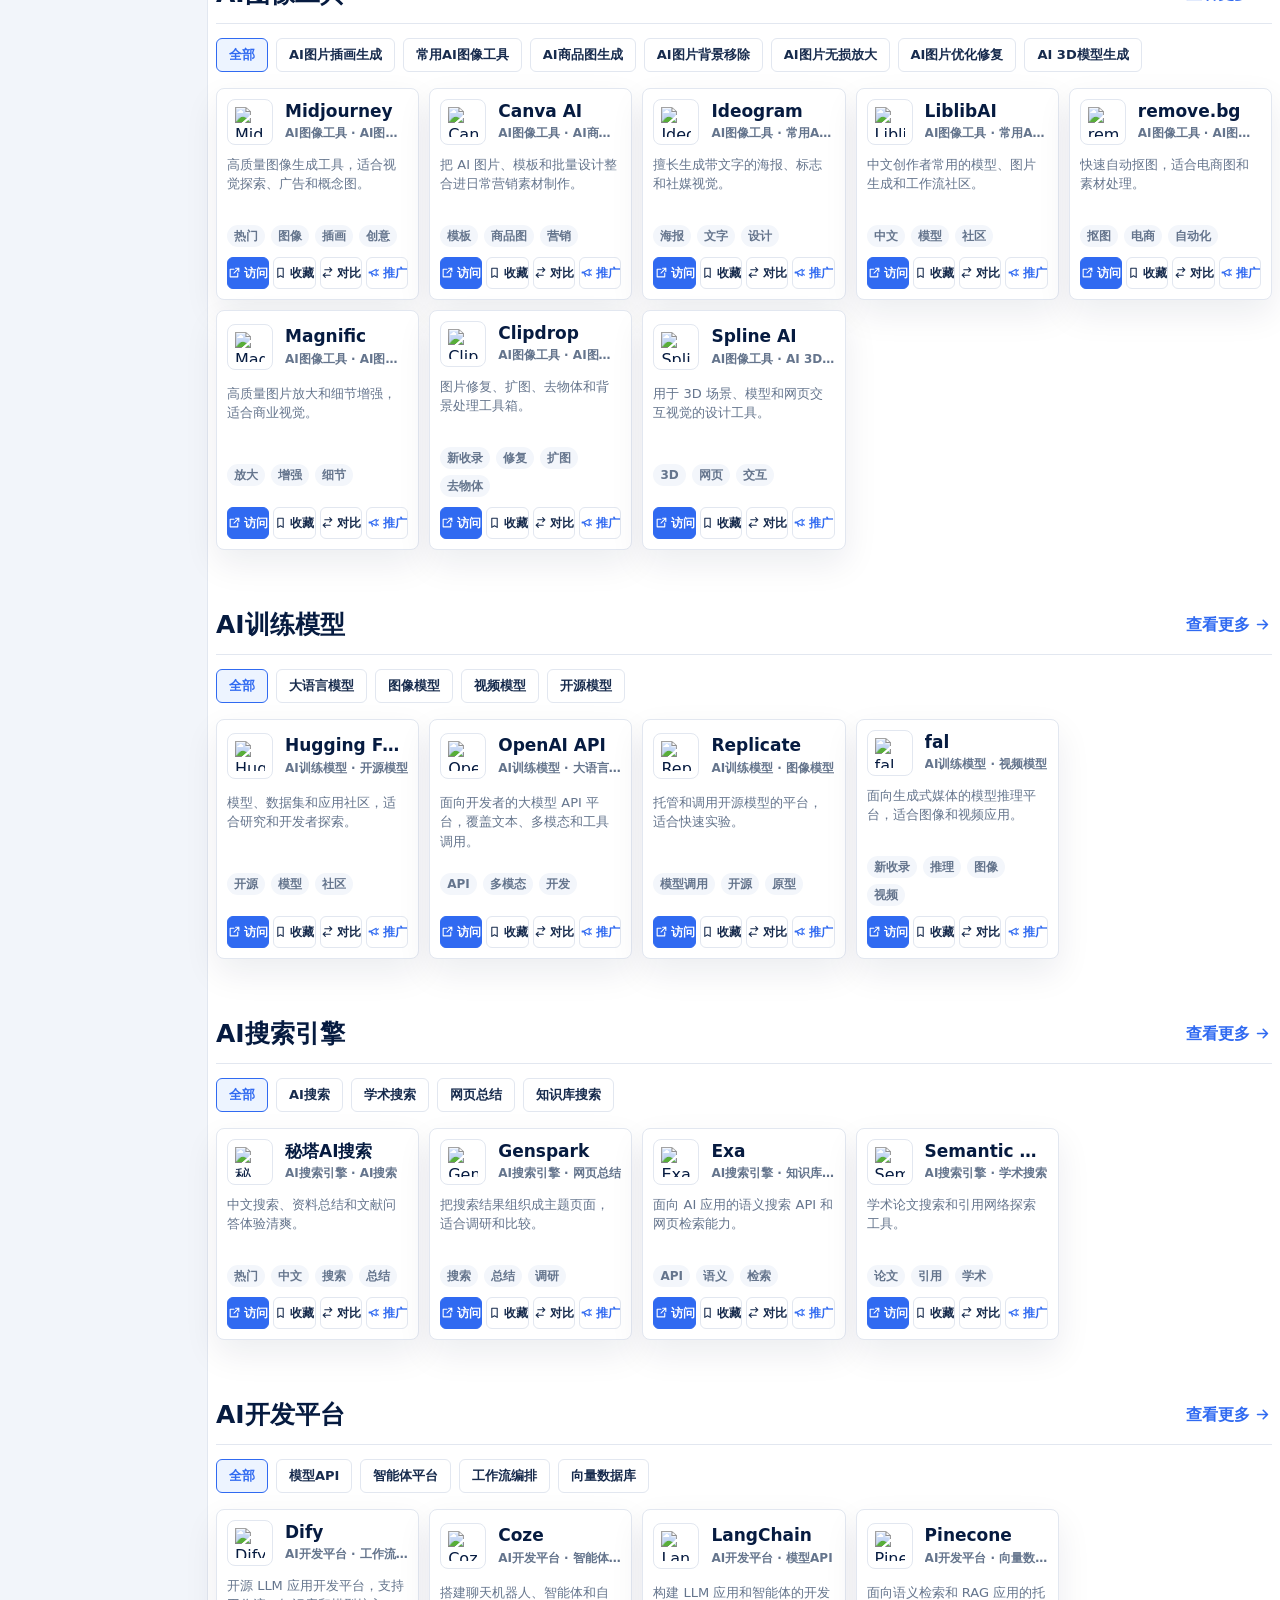
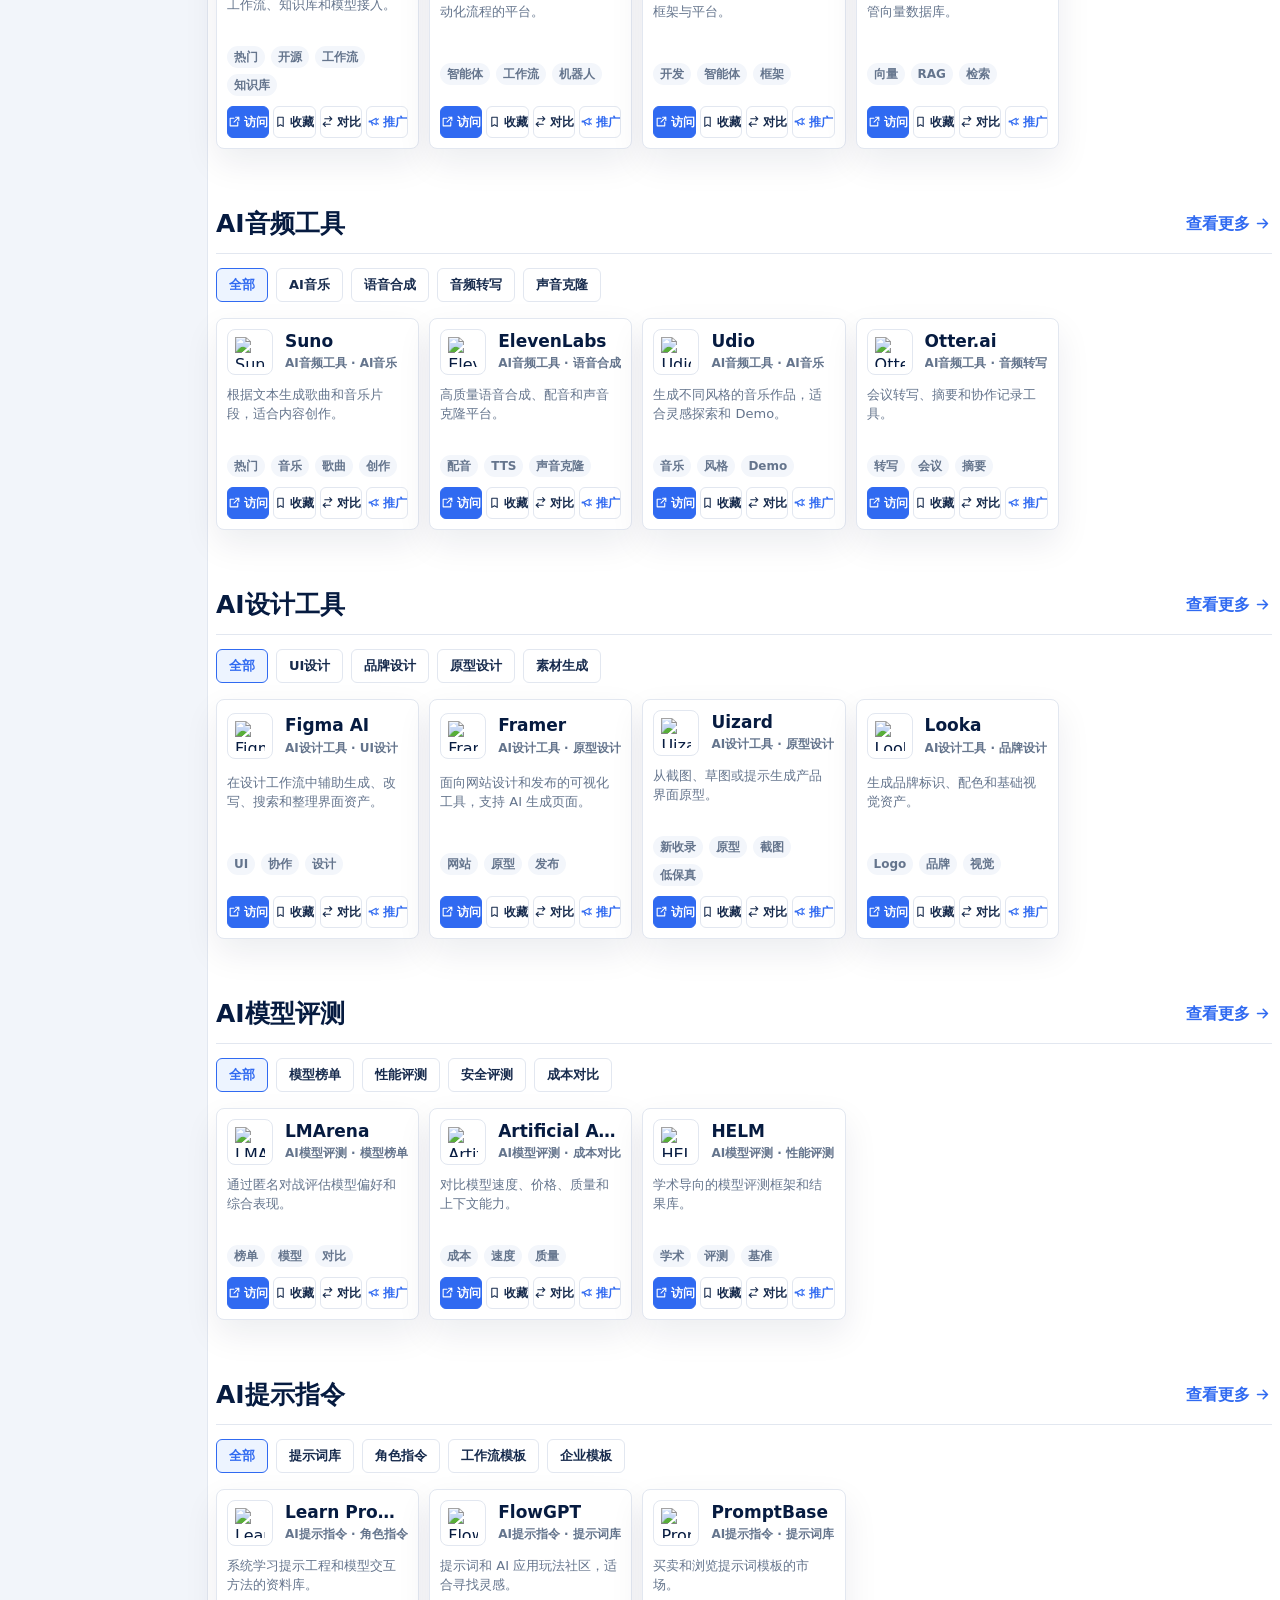
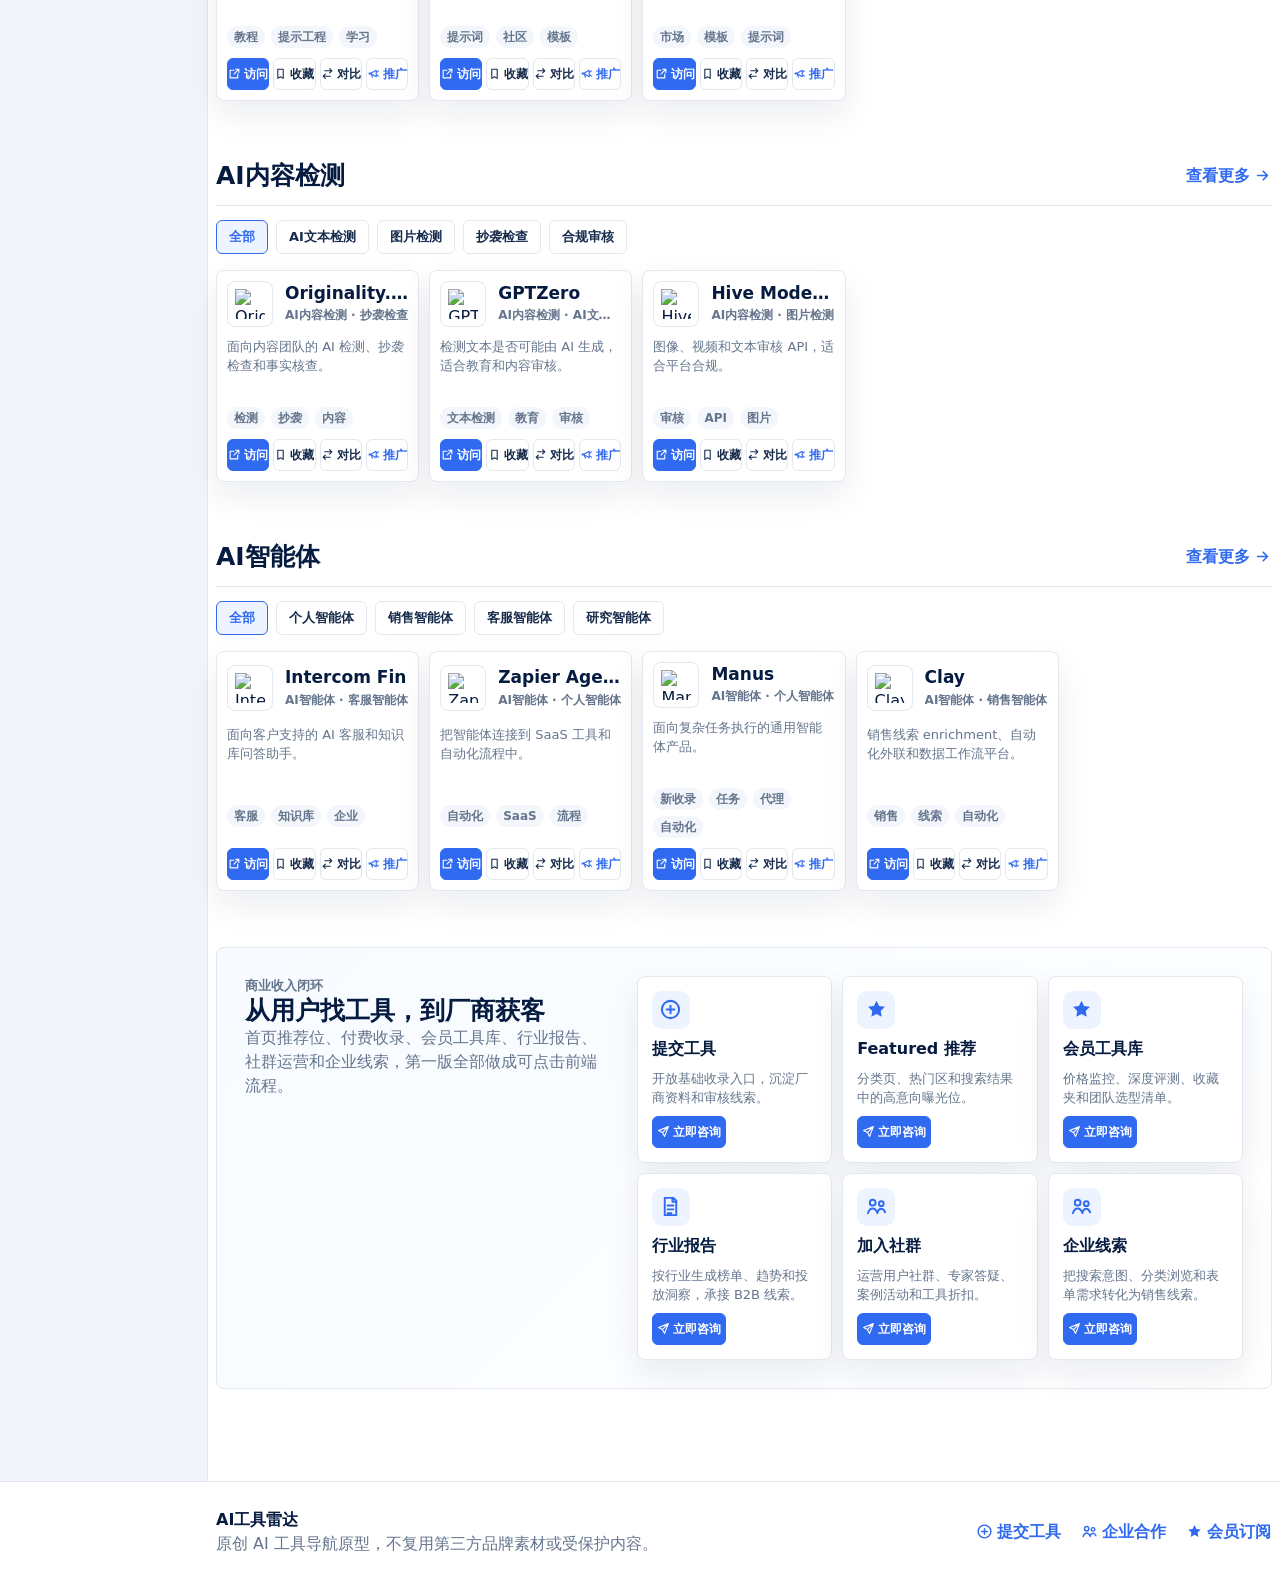
==== commit 9e28ef7c: "Add AI news daily page" ====
--- a/ai-tools-v2/index.html
+++ b/ai-tools-v2/index.html
@@ -17,15 +17,15 @@
     <header class="site-header">
       <a class="brand" href="#main" aria-label="AI工具雷达首页">
         <span class="brand-mark" aria-hidden="true">AI</span>
-        <span class="brand-name">AI工具集</span>
+        <span class="brand-name">AI 人工智能</span>
       </a>
 
       <nav class="primary-nav" aria-label="主导航">
-        <a href="#">首页</a>
-        <a href="#hot" class="is-active">AI 工具</a>
-        <a href="#leaderboard">AI 排行榜</a>
-        <a href="#news">AI 资讯</a>
-        <a href="#tutorial">AI 教程</a>
+        <a href="#" data-top-nav="home">首页</a>
+        <a href="#hot" class="is-active" data-top-nav="tools">AI 工具</a>
+        <a href="#leaderboard" data-top-nav="leaderboard">AI 排行榜</a>
+        <a href="#news" data-top-nav="news">AI 资讯</a>
+        <a href="#tutorial" data-top-nav="tutorial">AI 教程</a>
       </nav>
 
       <div class="header-search" role="search">
@@ -105,6 +105,23 @@
           </div>
           <div class="offer-grid" id="offerGrid"></div>
         </section>
+      </section>
+
+      <section class="news-page" id="newsPage" aria-labelledby="newsTitle" hidden>
+        <div class="news-shell">
+          <section class="news-main">
+            <div class="news-titlebar">
+              <h1 id="newsTitle">最新AI日报</h1>
+              <p>每天三分钟，快速浏览 AI 产品、模型、投融资和产业动态。</p>
+            </div>
+            <div class="news-list" id="dailyNewsList"></div>
+            <div class="news-pagination" id="newsPagination" aria-label="AI 日报分页"></div>
+          </section>
+          <aside class="news-sidebar" aria-labelledby="newsRankTitle">
+            <h2 id="newsRankTitle">最新AI日报</h2>
+            <div class="news-rank-list" id="hotNewsList"></div>
+          </aside>
+        </div>
       </section>
     </main>
 
--- a/ai-tools-v2/styles.css
+++ b/ai-tools-v2/styles.css
@@ -438,6 +438,16 @@
   margin: 0;
 }
 
+.app-shell.is-news {
+  display: block;
+  background: #fff;
+}
+
+.app-shell.is-news .category-sidebar,
+.app-shell.is-news .content-column {
+  display: none;
+}
+
 .category-sidebar {
   border-right: 1px solid var(--line);
   background: #f2f5fa;
@@ -817,6 +827,225 @@
   margin-top: auto;
 }
 
+.news-page[hidden] {
+  display: none;
+}
+
+.news-page {
+  min-height: calc(100vh - 56px);
+  padding: 18px 20px 76px;
+  background:
+    radial-gradient(circle at top left, rgba(48, 106, 241, 0.08), transparent 30%),
+    #fff;
+}
+
+.news-shell {
+  display: grid;
+  grid-template-columns: minmax(0, 1fr) 360px;
+  gap: 48px;
+  width: min(100%, 1360px);
+  margin: 0 auto;
+}
+
+.news-titlebar {
+  margin: 16px 0 24px;
+}
+
+.news-titlebar h1 {
+  margin-bottom: 8px;
+  font-size: 25px;
+  line-height: 1.25;
+}
+
+.news-titlebar p {
+  margin-bottom: 0;
+  color: var(--muted);
+  font-size: 14px;
+}
+
+.news-list {
+  display: grid;
+  gap: 16px;
+  padding-bottom: 28px;
+}
+
+.news-card {
+  display: grid;
+  grid-template-columns: 246px minmax(0, 1fr);
+  gap: 16px;
+  min-height: 140px;
+  border-radius: var(--radius);
+  background: #fff;
+  color: var(--ink);
+  transition: background var(--motion), box-shadow var(--motion), transform var(--motion);
+}
+
+.news-card:hover {
+  background: #f7faff;
+  box-shadow: var(--shadow);
+  transform: translateY(-1px);
+}
+
+.news-thumb {
+  position: relative;
+  min-height: 140px;
+  overflow: hidden;
+  border-radius: var(--radius);
+  background: var(--surface-soft);
+}
+
+.news-thumb img {
+  width: 100%;
+  height: 100%;
+  object-fit: cover;
+}
+
+.news-badge {
+  position: absolute;
+  left: 10px;
+  top: 10px;
+  display: inline-flex;
+  align-items: center;
+  min-height: 24px;
+  padding: 0 8px;
+  border-radius: 999px;
+  background: rgba(6, 27, 64, 0.72);
+  color: #fff;
+  font-size: 12px;
+  font-weight: 850;
+}
+
+.news-card-body {
+  display: grid;
+  align-content: start;
+  gap: 8px;
+  min-width: 0;
+  padding: 10px 0;
+}
+
+.news-card h2 {
+  display: -webkit-box;
+  margin-bottom: 0;
+  overflow: hidden;
+  color: var(--ink);
+  font-size: 18px;
+  line-height: 1.65;
+  -webkit-box-orient: vertical;
+  -webkit-line-clamp: 1;
+}
+
+.news-card p {
+  display: -webkit-box;
+  min-height: 44px;
+  margin-bottom: 0;
+  overflow: hidden;
+  color: var(--muted);
+  font-size: 14px;
+  line-height: 1.55;
+  -webkit-box-orient: vertical;
+  -webkit-line-clamp: 2;
+}
+
+.news-meta {
+  display: flex;
+  flex-wrap: wrap;
+  gap: 28px;
+  align-items: center;
+  margin-top: 16px;
+  color: #172b4d;
+  font-size: 14px;
+}
+
+.news-meta span {
+  display: inline-flex;
+  align-items: center;
+  gap: 5px;
+}
+
+.news-sidebar {
+  position: sticky;
+  top: 78px;
+  align-self: start;
+  padding-top: 16px;
+}
+
+.news-sidebar h2 {
+  margin-bottom: 18px;
+  font-size: 24px;
+  line-height: 1.4;
+}
+
+.news-rank-list {
+  display: grid;
+  gap: 16px;
+}
+
+.news-rank-item {
+  display: grid;
+  grid-template-columns: 34px minmax(0, 1fr);
+  gap: 8px;
+  align-items: start;
+  min-height: 64px;
+  padding: 15px;
+  border: 1px solid var(--line);
+  border-radius: var(--radius);
+  background: #fff;
+  box-shadow: 0 8px 20px rgba(6, 27, 64, 0.05);
+  transition: background var(--motion), border-color var(--motion), transform var(--motion);
+}
+
+.news-rank-item:hover {
+  border-color: var(--primary);
+  background: var(--primary-soft);
+  transform: translateY(-1px);
+}
+
+.news-rank-index {
+  color: var(--primary);
+  font-size: 16px;
+  font-weight: 950;
+  text-align: center;
+}
+
+.news-rank-item:first-child .news-rank-index {
+  color: #ff9f1a;
+}
+
+.news-rank-item span:last-child {
+  display: -webkit-box;
+  overflow: hidden;
+  color: var(--ink);
+  font-size: 14px;
+  line-height: 1.55;
+  -webkit-box-orient: vertical;
+  -webkit-line-clamp: 2;
+}
+
+.news-pagination {
+  display: flex;
+  justify-content: center;
+  gap: 8px;
+  padding-top: 8px;
+}
+
+.news-page-button {
+  min-width: 38px;
+  min-height: 36px;
+  border: 1px solid var(--line);
+  border-radius: var(--radius-sm);
+  background: #fff;
+  color: #172b4d;
+  font-weight: 850;
+  transition: background var(--motion), border-color var(--motion), color var(--motion);
+}
+
+.news-page-button:hover,
+.news-page-button.is-active {
+  border-color: var(--primary);
+  background: var(--primary);
+  color: #fff;
+}
+
 .site-footer {
   display: flex;
   justify-content: space-between;
@@ -1043,6 +1272,15 @@
   .offer-grid {
     grid-template-columns: repeat(2, minmax(0, 1fr));
   }
+
+  .news-shell {
+    grid-template-columns: minmax(0, 1fr) 320px;
+    gap: 28px;
+  }
+
+  .news-card {
+    grid-template-columns: 210px minmax(0, 1fr);
+  }
 }
 
 @media (max-width: 900px) {
@@ -1138,6 +1376,20 @@
     padding: 24px 0 32px;
   }
 
+  .news-page {
+    padding: 14px 10px 42px;
+  }
+
+  .news-shell {
+    grid-template-columns: 1fr;
+    gap: 28px;
+  }
+
+  .news-sidebar {
+    position: static;
+    padding-top: 0;
+  }
+
   .drawer-metrics {
     grid-template-columns: 1fr;
   }
@@ -1156,6 +1408,45 @@
   .tool-logo {
     width: 42px;
     height: 42px;
+  }
+
+  .news-titlebar {
+    margin-top: 10px;
+  }
+
+  .news-card {
+    grid-template-columns: 130px minmax(0, 1fr);
+    gap: 12px;
+    min-height: 86px;
+  }
+
+  .news-thumb {
+    min-height: 86px;
+  }
+
+  .news-card-body {
+    gap: 6px;
+    padding: 0;
+  }
+
+  .news-card h2 {
+    font-size: 16px;
+    line-height: 1.5;
+    -webkit-line-clamp: 2;
+  }
+
+  .news-card p {
+    display: none;
+  }
+
+  .news-meta {
+    gap: 16px;
+    margin-top: 2px;
+    font-size: 12px;
+  }
+
+  .news-sidebar h2 {
+    font-size: 22px;
   }
 
   .card-actions,
